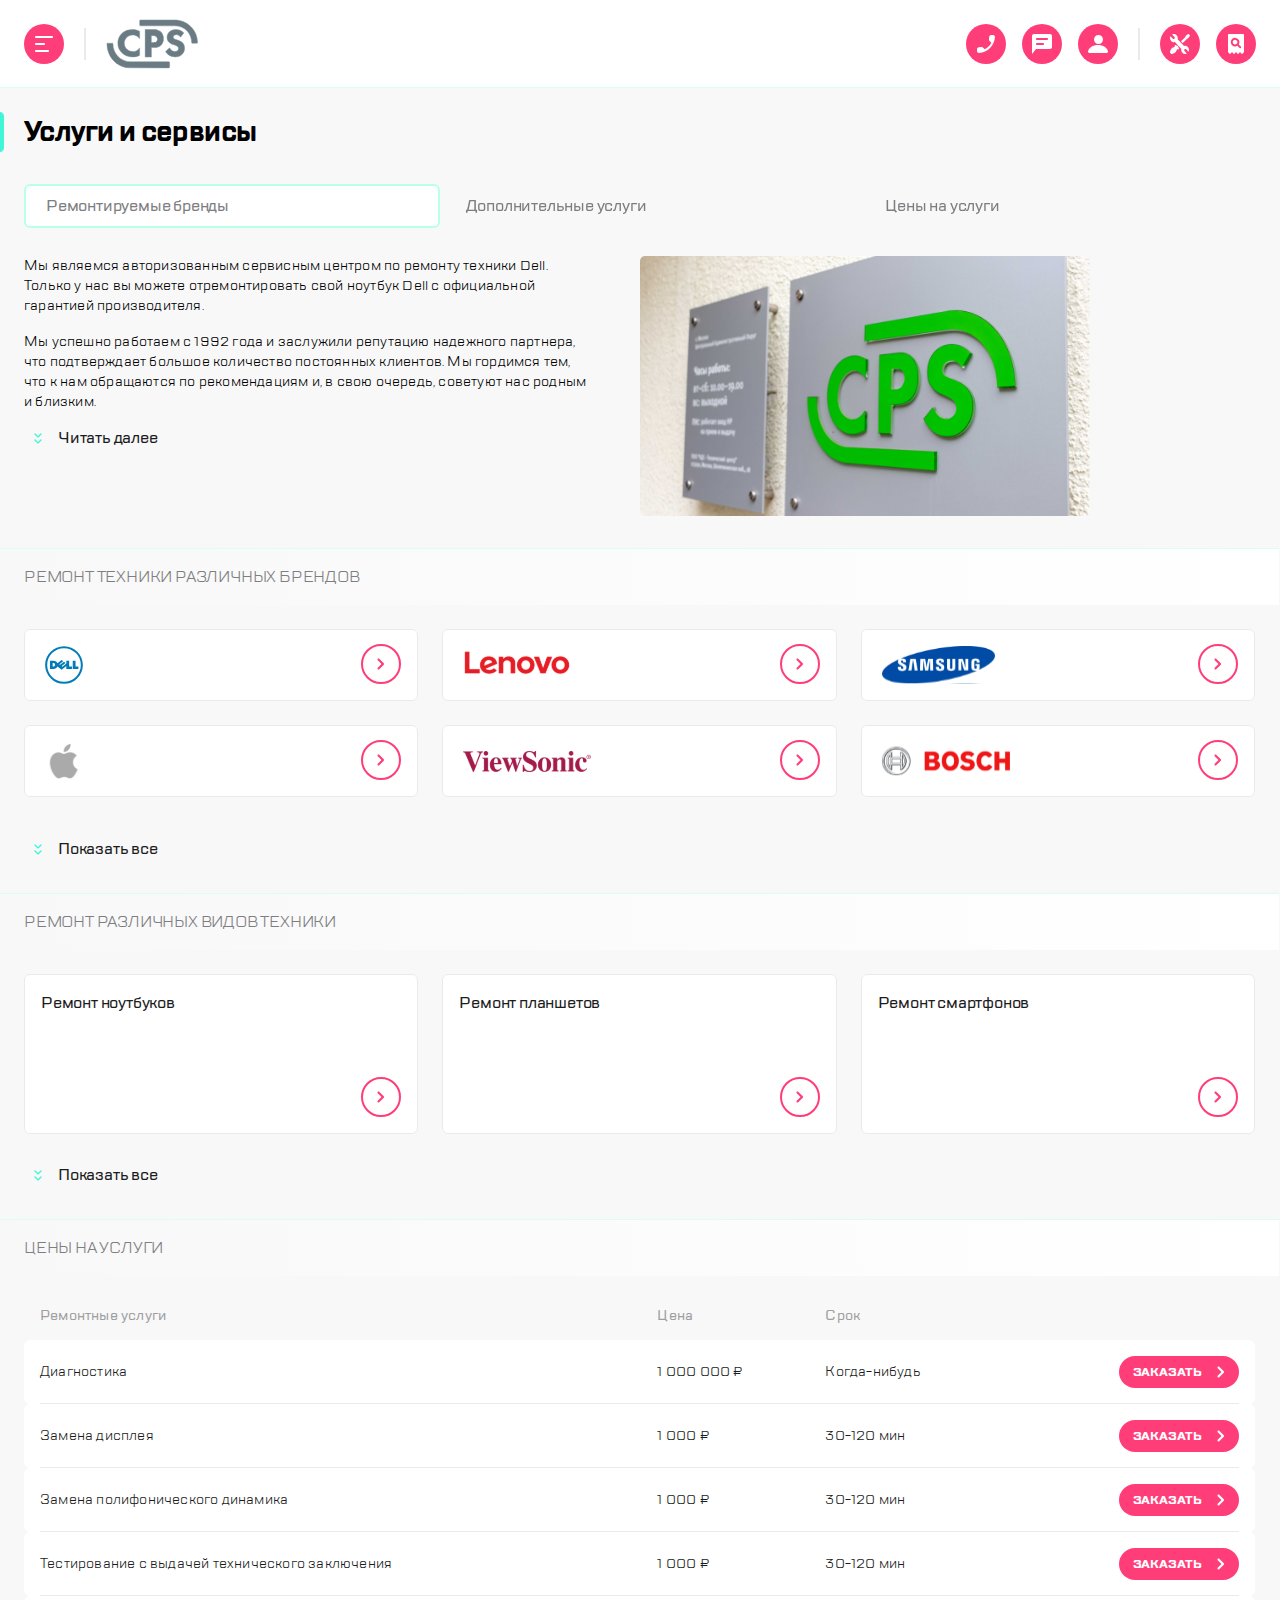
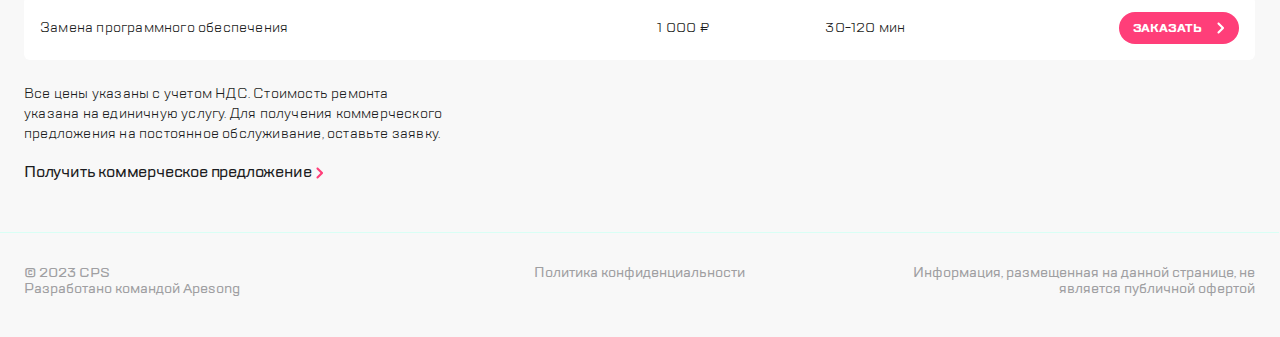
==== index.html @ f71c8985 "Updates" ====
<!DOCTYPE html>
<html lang="en">
  <head>
    <meta charset="UTF-8">
    <meta name="viewport" content="width=device-width,user-scalable=no,initial-scale=1,maximum-scale=1,minimum-scale=1">
    <meta http-equiv="X-UA-Compatible" content="ie=edge">
    <link rel="shortcut icon" href="./img/CPS.svg" type="image/x-icon">
    <title>Block 1.6</title>
  <link href="style.css" rel="stylesheet"></head>
  <body><div class="container">
      <input type="checkbox" name="burger" id="burger-button" style="display: none">
      <aside class="side-bar"><div class="side-bar__wrapper">
          <div class="side-bar__header">
            <label for="burger-button" class="section__button side-bar__action side-bar__action--burger"><img class="section__img" src="../src/img/actions-icon/burger_close.svg" alt="burger-close"></label>
            <a href="#" class="side-bar__logo"><img src="./img/CPS.svg" alt="cps-logo" class="section__img"></a>
            <a href="#" class="section__button side-bar__action side-bar__action--search"><img src="./img/actions-icon/search.svg" alt="search-icon" class="section__img"></a>
          </div>
          <div class="side-bar__content">
            <div class="side-bar__menu">
              <div class="side-bar__item"><a href="#" class="side-bar__link">Ремонт техники</a></div>
              <div class="side-bar__item"><a href="#" class="side-bar__link side-bar__link--active">Услуги и сервисы</a></div>
              <div class="side-bar__item"><a href="#" class="side-bar__link">Корпоративным клиентам</a></div>
              <div class="side-bar__item"><a href="#" class="side-bar__link">Продавцам техники</a></div>
              <div class="side-bar__item"><a href="#" class="side-bar__link">Партнерам</a></div>
              <div class="side-bar__item"><a href="#" class="side-bar__link">Производителям</a></div>
              <div class="side-bar__item"><a href="#" class="side-bar__link">Наши сервисные центры</a></div>
              <div class="side-bar__item"><a href="#" class="side-bar__link">Контакты</a></div></div><div class="side-bar__info-wrapper"><div class="side-bar__action-wrapper">
                <label for="modal-callback-open" class="section__button side-bar__action"><img src="./img/actions-icon/chat copy.svg" alt="ring-icon" class="section__img"></label>
                <label for="modal-feedback-open" class="section__button side-bar__action"><img src="./img/actions-icon/chat.svg" alt="chat-icon" class="section__img"></label>
                <label for="" class="section__button side-bar__action"><img src="./img/actions-icon/profile.svg" alt="profile-icon" class="section__img"></label>
              </div>
              <p class="side-bar__info side-bar__info--email">mail@cps.com</p>
              <p class="side-bar__info side-bar__info--phone">8 800 890 8900</p>
              <div class="side-bar__language-wrapper"><a href="#" class="side-bar__language side-bar__language--active section__link">RU</a><a href="#" class="side-bar__language section__link">EN</a><a href="#" class="side-bar__language section__link">CH</a></div></div>
          </div></div><label for="burger-button" class="side-bar__close-area"></label>
      </aside>

      <div class="content">
        <header class="header">
          <div class="header__wrapper">
            <div class="header__wrapper--left">
              <label for="burger-button" class="section__button header__action"><img src="../src/img/actions-icon/burger.svg" alt="burger-open" class="section__img"></label>
              <div class="header__border header__border--left"></div>
              <a href="#" class="header__logo"><img src="./img/CPS.svg" alt="cps-logo" class="section__img"></a></div>

            <div class="header__wrapper--right">
              <div class="header__action-wrapper header__action-wrapper--add">
                <label for="modal-callback-open" class="section__button header__action"><img src="./img/actions-icon/chat copy.svg" alt="ring-icon" class="section__img"></label>
                <label for="modal-feedback-open" class="section__button header__action"><img src="./img/actions-icon/chat.svg" alt="chat-icon" class="section__img"></label>
                <label for="" class="section__button header__action"><img src="./img/actions-icon/profile.svg" alt="profile-icon" class="section__img"></label> </div><div class="header__border header__border--right"></div>
              <div class="header__action-wrapper header__action-wrapper--main">
                <a href="#" class="section__button header__action header__action--repair"><img src="./img/actions-icon/repair.svg" alt="" class="section__img"></a><a href="#" class="section__button header__action header__action--status"><img src="./img/actions-icon/checkstatus.svg" alt="" class="section__img"></a></div>
            </div>
          </div>
        </header>
        <main class="main"><section class="section service">
            <h1 class="service__title">Услуги и сервисы</h1>
            <div class="service__list section__list">
              <div class="service__swiper">
                <div class="swiper-wrapper">
                  <div class="swiper-slide"><div class="service__item"><a href="#brands" class="service__link">Ремонтируемые бренды
                      </a></div></div>
                  <div class="swiper-slide"><div class="service__item"><a href="#types" class="service__link">Дополнительные услуги
                      </a></div></div>
                  <div class="swiper-slide"><div class="service__item"><a href="#price" class="service__link">Цены на услуги
                      </a></div></div>
                  <div class="swiper-slide"><div class="service__item"><a href="#" class="service__link">Адреса сервисных центров
                      </a></div></div>
                  <div class="swiper-slide"><div class="service__item"><a href="#price" class="service__link">Специальные цены
                      </a></div></div>
                  <div class="swiper-slide"><div class="service__item"><a href="#" class="service__link">Отзывы </a></div></div>
                </div>
              </div>
            </div></section><section class="section about" id="about">
            <div class="about__wrapper"><div class="about__info">
                <input type="checkbox" name="about-read-more" id="about-read-more" style="display: none" class="section__checkbox">
                <div class="about__description section__checkbox-target">
                  <p class="about__text">Мы являемся авторизованным сервисным центром по ремонту
                    техники Dell. Только у нас вы можете отремонтировать свой
                    ноутбук Dell с официальной гарантией производителя.</p><p class="about__text">
                    Мы успешно работаем с 1992 года и заслужили репутацию
                    надежного партнера, что подтверждает большое количество
                    постоянных клиентов. Мы гордимся тем, что к нам обращаются
                    по рекомендациям и, в свою очередь, советуют нас родным и
                    близким.</p>
                  <p class="about__text">Наши сотрудники - это профессионалы своего дела. Они
                    обладают громадным практическим опытом, могут в считанные
                    минуты поставить точный диагноз и в кратчайшие сроки
                    устранить поломку.</p>
                  <p class="about__text">Мы используем новейшее оборудование, благодаря чему наши
                    мастера способны выполнять ремонты любого масштаба и
                    сложности.</p>
                </div>
                <label for="about-read-more" class="about__read-more section__read-more">
                  <span class="section__read-more-content"></span>
                  <svg class="section__img" xmlns="http://www.w3.org/2000/svg" width="8" height="11" viewBox="0 0 8 11" fill="none">
                    <path fill-rule="evenodd" clip-rule="evenodd" d="M6.50008 0.500076L4.00008 3.00008L1.50008 0.500076C1.22393 0.223933 0.776218 0.223933 0.500076 0.500076C0.223933 0.776218 0.223933 1.22393 0.500075 1.50008L3.29297 4.29297C3.68349 4.68349 4.31666 4.68349 4.70718 4.29297L7.50008 1.50008C7.77622 1.22393 7.77622 0.776218 7.50008 0.500076C7.22393 0.223933 6.77622 0.223933 6.50008 0.500076ZM6.50008 6.50008L4.00008 9.00008L1.50008 6.50008C1.22393 6.22393 0.776218 6.22393 0.500076 6.50008C0.223933 6.77622 0.223933 7.22393 0.500075 7.50008L3.29297 10.293C3.68349 10.6835 4.31666 10.6835 4.70718 10.293L7.50008 7.50008C7.77622 7.22393 7.77622 6.77622 7.50008 6.50008C7.22393 6.22393 6.77622 6.22393 6.50008 6.50008Z" fill="#41F6D7"/></svg></label></div>
              <div class="about__background"><img src="./img/bg.png" alt="about__img" class="section__img"></div></div>
          </section>
          <section class="section brands" id="brands"><h2 class="section__title brands__title">Ремонт техники различных брендов</h2>
            <input type="checkbox" class="section__checkbox" name="brands-read-more" style="display: none" id="brands-read-more">
            <div class="brands__list section__checkbox-target">
              <div class="brands__swiper">
                <div class="swiper-wrapper">
                  <div class="swiper-slide"><a href="" class="brands__item"><img src="./img/brands-logo/dell.svg" alt="lenovo-logo" class="section__img">
                      <div class="section__button section__button--go">
                        <svg class="section__img section__img--svg" xmlns="http://www.w3.org/2000/svg" width="8" height="12" viewBox="0 0 8 12" fill="none">
                          <path fill-rule="evenodd" clip-rule="evenodd" d="M4.5 6L0.707106 2.20711C0.316582 1.81658 0.316582 1.18342 0.707107 0.792893L0.792893 0.707107C1.18342 0.316583 1.81658 0.316583 2.20711 0.707107L6.79289 5.29289C7.18342 5.68342 7.18342 6.31658 6.79289 6.70711L2.20711 11.2929C1.81658 11.6834 1.18342 11.6834 0.792893 11.2929L0.707107 11.2071C0.316583 10.8166 0.316583 10.1834 0.707107 9.79289L4.5 6Z" fill="#FF3E79"/>
                        </svg> </div></a></div>
                  <div class="swiper-slide"><a href="" class="brands__item"><img src="./img/brands-logo/lenovo.svg" alt="lenovo-logo" class="section__img"><div class="section__button section__button--go">
                        <svg class="section__img section__img--svg" xmlns="http://www.w3.org/2000/svg" width="8" height="12" viewBox="0 0 8 12" fill="none">
                          <path fill-rule="evenodd" clip-rule="evenodd" d="M4.5 6L0.707106 2.20711C0.316582 1.81658 0.316582 1.18342 0.707107 0.792893L0.792893 0.707107C1.18342 0.316583 1.81658 0.316583 2.20711 0.707107L6.79289 5.29289C7.18342 5.68342 7.18342 6.31658 6.79289 6.70711L2.20711 11.2929C1.81658 11.6834 1.18342 11.6834 0.792893 11.2929L0.707107 11.2071C0.316583 10.8166 0.316583 10.1834 0.707107 9.79289L4.5 6Z" fill="#FF3E79"/>
                        </svg> </div></a></div>
                  <div class="swiper-slide"><a href="" class="brands__item"><img src="./img/brands-logo/samsung.svg" alt="samsung-logo" class="section__img"><div class="section__button section__button--go">
                        <svg class="section__img section__img--svg" xmlns="http://www.w3.org/2000/svg" width="8" height="12" viewBox="0 0 8 12" fill="none">
                          <path fill-rule="evenodd" clip-rule="evenodd" d="M4.5 6L0.707106 2.20711C0.316582 1.81658 0.316582 1.18342 0.707107 0.792893L0.792893 0.707107C1.18342 0.316583 1.81658 0.316583 2.20711 0.707107L6.79289 5.29289C7.18342 5.68342 7.18342 6.31658 6.79289 6.70711L2.20711 11.2929C1.81658 11.6834 1.18342 11.6834 0.792893 11.2929L0.707107 11.2071C0.316583 10.8166 0.316583 10.1834 0.707107 9.79289L4.5 6Z" fill="#FF3E79"/>
                        </svg> </div></a></div>
                  <div class="swiper-slide"><a href="" class="brands__item"><img src="./img/brands-logo/apple.svg" alt="apple-logo" class="section__img"><div class="section__button section__button--go">
                        <svg class="section__img section__img--svg" xmlns="http://www.w3.org/2000/svg" width="8" height="12" viewBox="0 0 8 12" fill="none">
                          <path fill-rule="evenodd" clip-rule="evenodd" d="M4.5 6L0.707106 2.20711C0.316582 1.81658 0.316582 1.18342 0.707107 0.792893L0.792893 0.707107C1.18342 0.316583 1.81658 0.316583 2.20711 0.707107L6.79289 5.29289C7.18342 5.68342 7.18342 6.31658 6.79289 6.70711L2.20711 11.2929C1.81658 11.6834 1.18342 11.6834 0.792893 11.2929L0.707107 11.2071C0.316583 10.8166 0.316583 10.1834 0.707107 9.79289L4.5 6Z" fill="#FF3E79"/>
                        </svg> </div></a></div>
                  <div class="swiper-slide"><a href="" class="brands__item"><img src="./img/brands-logo/vs.svg" alt="viewsonic-logo" class="section__img"><div class="section__button section__button--go">
                        <svg class="section__img section__img--svg" xmlns="http://www.w3.org/2000/svg" width="8" height="12" viewBox="0 0 8 12" fill="none">
                          <path fill-rule="evenodd" clip-rule="evenodd" d="M4.5 6L0.707106 2.20711C0.316582 1.81658 0.316582 1.18342 0.707107 0.792893L0.792893 0.707107C1.18342 0.316583 1.81658 0.316583 2.20711 0.707107L6.79289 5.29289C7.18342 5.68342 7.18342 6.31658 6.79289 6.70711L2.20711 11.2929C1.81658 11.6834 1.18342 11.6834 0.792893 11.2929L0.707107 11.2071C0.316583 10.8166 0.316583 10.1834 0.707107 9.79289L4.5 6Z" fill="#FF3E79"/>
                        </svg> </div></a></div>
                  <div class="swiper-slide"><a href="" class="brands__item"><img src="./img/brands-logo/bosch.svg" alt="bosch-logo" class="section__img"><div class="section__button section__button--go">
                        <svg class="section__img section__img--svg" xmlns="http://www.w3.org/2000/svg" width="8" height="12" viewBox="0 0 8 12" fill="none">
                          <path fill-rule="evenodd" clip-rule="evenodd" d="M4.5 6L0.707106 2.20711C0.316582 1.81658 0.316582 1.18342 0.707107 0.792893L0.792893 0.707107C1.18342 0.316583 1.81658 0.316583 2.20711 0.707107L6.79289 5.29289C7.18342 5.68342 7.18342 6.31658 6.79289 6.70711L2.20711 11.2929C1.81658 11.6834 1.18342 11.6834 0.792893 11.2929L0.707107 11.2071C0.316583 10.8166 0.316583 10.1834 0.707107 9.79289L4.5 6Z" fill="#FF3E79"/>
                        </svg> </div></a></div>
                  <div class="swiper-slide"><a href="" class="brands__item"><img src="./img/brands-logo/hp.svg" alt="hp-logo" class="section__img"><div class="section__button section__button--go">
                        <svg class="section__img section__img--svg" xmlns="http://www.w3.org/2000/svg" width="8" height="12" viewBox="0 0 8 12" fill="none">
                          <path fill-rule="evenodd" clip-rule="evenodd" d="M4.5 6L0.707106 2.20711C0.316582 1.81658 0.316582 1.18342 0.707107 0.792893L0.792893 0.707107C1.18342 0.316583 1.81658 0.316583 2.20711 0.707107L6.79289 5.29289C7.18342 5.68342 7.18342 6.31658 6.79289 6.70711L2.20711 11.2929C1.81658 11.6834 1.18342 11.6834 0.792893 11.2929L0.707107 11.2071C0.316583 10.8166 0.316583 10.1834 0.707107 9.79289L4.5 6Z" fill="#FF3E79"/>
                        </svg> </div></a></div>
                  <div class="swiper-slide"><a href="" class="brands__item"><img src="./img/brands-logo/acer.svg" alt="acer-logo" class="section__img"><div class="section__button section__button--go">
                        <svg class="section__img section__img--svg" xmlns="http://www.w3.org/2000/svg" width="8" height="12" viewBox="0 0 8 12" fill="none">
                          <path fill-rule="evenodd" clip-rule="evenodd" d="M4.5 6L0.707106 2.20711C0.316582 1.81658 0.316582 1.18342 0.707107 0.792893L0.792893 0.707107C1.18342 0.316583 1.81658 0.316583 2.20711 0.707107L6.79289 5.29289C7.18342 5.68342 7.18342 6.31658 6.79289 6.70711L2.20711 11.2929C1.81658 11.6834 1.18342 11.6834 0.792893 11.2929L0.707107 11.2071C0.316583 10.8166 0.316583 10.1834 0.707107 9.79289L4.5 6Z" fill="#FF3E79"/>
                        </svg> </div></a></div>
                  <div class="swiper-slide"><a href="" class="brands__item"><img src="./img/brands-logo/sony.svg" alt="sony-logo" class="section__img"><div class="section__button section__button--go">
                        <svg class="section__img section__img--svg" xmlns="http://www.w3.org/2000/svg" width="8" height="12" viewBox="0 0 8 12" fill="none">
                          <path fill-rule="evenodd" clip-rule="evenodd" d="M4.5 6L0.707106 2.20711C0.316582 1.81658 0.316582 1.18342 0.707107 0.792893L0.792893 0.707107C1.18342 0.316583 1.81658 0.316583 2.20711 0.707107L6.79289 5.29289C7.18342 5.68342 7.18342 6.31658 6.79289 6.70711L2.20711 11.2929C1.81658 11.6834 1.18342 11.6834 0.792893 11.2929L0.707107 11.2071C0.316583 10.8166 0.316583 10.1834 0.707107 9.79289L4.5 6Z" fill="#FF3E79"/>
                        </svg> </div></a></div></div>
                <div class="swiper-pagination"></div>
              </div>
            </div>
            <label for="brands-read-more" class="brands__read-more section__read-more"><span class="section__read-more-content"></span>
              <svg class="section__img" xmlns="http://www.w3.org/2000/svg" width="8" height="11" viewBox="0 0 8 11" fill="none">
                <path fill-rule="evenodd" clip-rule="evenodd" d="M6.50008 0.500076L4.00008 3.00008L1.50008 0.500076C1.22393 0.223933 0.776218 0.223933 0.500076 0.500076C0.223933 0.776218 0.223933 1.22393 0.500075 1.50008L3.29297 4.29297C3.68349 4.68349 4.31666 4.68349 4.70718 4.29297L7.50008 1.50008C7.77622 1.22393 7.77622 0.776218 7.50008 0.500076C7.22393 0.223933 6.77622 0.223933 6.50008 0.500076ZM6.50008 6.50008L4.00008 9.00008L1.50008 6.50008C1.22393 6.22393 0.776218 6.22393 0.500076 6.50008C0.223933 6.77622 0.223933 7.22393 0.500075 7.50008L3.29297 10.293C3.68349 10.6835 4.31666 10.6835 4.70718 10.293L7.50008 7.50008C7.77622 7.22393 7.77622 6.77622 7.50008 6.50008C7.22393 6.22393 6.77622 6.22393 6.50008 6.50008Z" fill="#41F6D7"/>
              </svg>
            </label>
          </section>
          <section class="section types" id="types">
            <h2 class="section__title types__title">Ремонт различных видов техники</h2>
            <input type="checkbox" class="section__checkbox" name="types-read-more" style="display: none" id="types-read-more">
            <div class="types__list section__checkbox-target"><div class="types__swiper">
                <div class="swiper-wrapper">
                  <div class="swiper-slide">
                    <a href="" class="types__item">Ремонт ноутбуков
                      <div class="section__button section__button--go">
                        <svg class="section__img section__img--svg" xmlns="http://www.w3.org/2000/svg" width="8" height="12" viewBox="0 0 8 12" fill="none">
                          <path fill-rule="evenodd" clip-rule="evenodd" d="M4.5 6L0.707106 2.20711C0.316582 1.81658 0.316582 1.18342 0.707107 0.792893L0.792893 0.707107C1.18342 0.316583 1.81658 0.316583 2.20711 0.707107L6.79289 5.29289C7.18342 5.68342 7.18342 6.31658 6.79289 6.70711L2.20711 11.2929C1.81658 11.6834 1.18342 11.6834 0.792893 11.2929L0.707107 11.2071C0.316583 10.8166 0.316583 10.1834 0.707107 9.79289L4.5 6Z" fill="#FF3E79"/>
                        </svg>
                      </div> </a></div>
                  <div class="swiper-slide">
                    <a href="" class="types__item">Ремонт планшетов
                      <div class="section__button section__button--go">
                        <svg class="section__img section__img--svg" xmlns="http://www.w3.org/2000/svg" width="8" height="12" viewBox="0 0 8 12" fill="none">
                          <path fill-rule="evenodd" clip-rule="evenodd" d="M4.5 6L0.707106 2.20711C0.316582 1.81658 0.316582 1.18342 0.707107 0.792893L0.792893 0.707107C1.18342 0.316583 1.81658 0.316583 2.20711 0.707107L6.79289 5.29289C7.18342 5.68342 7.18342 6.31658 6.79289 6.70711L2.20711 11.2929C1.81658 11.6834 1.18342 11.6834 0.792893 11.2929L0.707107 11.2071C0.316583 10.8166 0.316583 10.1834 0.707107 9.79289L4.5 6Z" fill="#FF3E79"/>
                        </svg>
                      </div> </a></div>
                  <div class="swiper-slide"><a href="" class="types__item">Ремонт смартфонов
                      <div class="section__button section__button--go">
                        <svg class="section__img section__img--svg" xmlns="http://www.w3.org/2000/svg" width="8" height="12" viewBox="0 0 8 12" fill="none">
                          <path fill-rule="evenodd" clip-rule="evenodd" d="M4.5 6L0.707106 2.20711C0.316582 1.81658 0.316582 1.18342 0.707107 0.792893L0.792893 0.707107C1.18342 0.316583 1.81658 0.316583 2.20711 0.707107L6.79289 5.29289C7.18342 5.68342 7.18342 6.31658 6.79289 6.70711L2.20711 11.2929C1.81658 11.6834 1.18342 11.6834 0.792893 11.2929L0.707107 11.2071C0.316583 10.8166 0.316583 10.1834 0.707107 9.79289L4.5 6Z" fill="#FF3E79"/>
                        </svg>
                      </div>
                    </a>
                  </div>
                  <div class="swiper-slide"><a href="" class="types__item">Ремонт телевизоров
                      <div class="section__button section__button--go">
                        <svg class="section__img section__img--svg" xmlns="http://www.w3.org/2000/svg" width="8" height="12" viewBox="0 0 8 12" fill="none">
                          <path fill-rule="evenodd" clip-rule="evenodd" d="M4.5 6L0.707106 2.20711C0.316582 1.81658 0.316582 1.18342 0.707107 0.792893L0.792893 0.707107C1.18342 0.316583 1.81658 0.316583 2.20711 0.707107L6.79289 5.29289C7.18342 5.68342 7.18342 6.31658 6.79289 6.70711L2.20711 11.2929C1.81658 11.6834 1.18342 11.6834 0.792893 11.2929L0.707107 11.2071C0.316583 10.8166 0.316583 10.1834 0.707107 9.79289L4.5 6Z" fill="#FF3E79"/>
                        </svg>
                      </div>
                    </a>
                  </div>
                  <div class="swiper-slide"><a href="" class="types__item">Ремонт мониторов
                      <div class="section__button section__button--go">
                        <svg class="section__img section__img--svg" xmlns="http://www.w3.org/2000/svg" width="8" height="12" viewBox="0 0 8 12" fill="none">
                          <path fill-rule="evenodd" clip-rule="evenodd" d="M4.5 6L0.707106 2.20711C0.316582 1.81658 0.316582 1.18342 0.707107 0.792893L0.792893 0.707107C1.18342 0.316583 1.81658 0.316583 2.20711 0.707107L6.79289 5.29289C7.18342 5.68342 7.18342 6.31658 6.79289 6.70711L2.20711 11.2929C1.81658 11.6834 1.18342 11.6834 0.792893 11.2929L0.707107 11.2071C0.316583 10.8166 0.316583 10.1834 0.707107 9.79289L4.5 6Z" fill="#FF3E79"/>
                        </svg>
                      </div>
                    </a>
                  </div>
                  <div class="swiper-slide"><a href="" class="types__item">Ремонт приставок
                      <div class="section__button section__button--go">
                        <svg class="section__img section__img--svg" xmlns="http://www.w3.org/2000/svg" width="8" height="12" viewBox="0 0 8 12" fill="none">
                          <path fill-rule="evenodd" clip-rule="evenodd" d="M4.5 6L0.707106 2.20711C0.316582 1.81658 0.316582 1.18342 0.707107 0.792893L0.792893 0.707107C1.18342 0.316583 1.81658 0.316583 2.20711 0.707107L6.79289 5.29289C7.18342 5.68342 7.18342 6.31658 6.79289 6.70711L2.20711 11.2929C1.81658 11.6834 1.18342 11.6834 0.792893 11.2929L0.707107 11.2071C0.316583 10.8166 0.316583 10.1834 0.707107 9.79289L4.5 6Z" fill="#FF3E79"/>
                        </svg>
                      </div>
                    </a>
                  </div>
                  <div class="swiper-slide"><a href="" class="types__item">Ремонт ПК
                      <div class="section__button section__button--go">
                        <svg class="section__img section__img--svg" xmlns="http://www.w3.org/2000/svg" width="8" height="12" viewBox="0 0 8 12" fill="none">
                          <path fill-rule="evenodd" clip-rule="evenodd" d="M4.5 6L0.707106 2.20711C0.316582 1.81658 0.316582 1.18342 0.707107 0.792893L0.792893 0.707107C1.18342 0.316583 1.81658 0.316583 2.20711 0.707107L6.79289 5.29289C7.18342 5.68342 7.18342 6.31658 6.79289 6.70711L2.20711 11.2929C1.81658 11.6834 1.18342 11.6834 0.792893 11.2929L0.707107 11.2071C0.316583 10.8166 0.316583 10.1834 0.707107 9.79289L4.5 6Z" fill="#FF3E79"/>
                        </svg>
                      </div>
                    </a>
                  </div>
                  <div class="swiper-slide"><a href="" class="types__item">Ремонт материнских плат
                      <div class="section__button section__button--go">
                        <svg class="section__img section__img--svg" xmlns="http://www.w3.org/2000/svg" width="8" height="12" viewBox="0 0 8 12" fill="none">
                          <path fill-rule="evenodd" clip-rule="evenodd" d="M4.5 6L0.707106 2.20711C0.316582 1.81658 0.316582 1.18342 0.707107 0.792893L0.792893 0.707107C1.18342 0.316583 1.81658 0.316583 2.20711 0.707107L6.79289 5.29289C7.18342 5.68342 7.18342 6.31658 6.79289 6.70711L2.20711 11.2929C1.81658 11.6834 1.18342 11.6834 0.792893 11.2929L0.707107 11.2071C0.316583 10.8166 0.316583 10.1834 0.707107 9.79289L4.5 6Z" fill="#FF3E79"/>
                        </svg>
                      </div>
                    </a>
                  </div>
                  <div class="swiper-slide"><a href="" class="types__item">Ремонт видеокарт
                      <div class="section__button section__button--go">
                        <svg class="section__img section__img--svg" xmlns="http://www.w3.org/2000/svg" width="8" height="12" viewBox="0 0 8 12" fill="none">
                          <path fill-rule="evenodd" clip-rule="evenodd" d="M4.5 6L0.707106 2.20711C0.316582 1.81658 0.316582 1.18342 0.707107 0.792893L0.792893 0.707107C1.18342 0.316583 1.81658 0.316583 2.20711 0.707107L6.79289 5.29289C7.18342 5.68342 7.18342 6.31658 6.79289 6.70711L2.20711 11.2929C1.81658 11.6834 1.18342 11.6834 0.792893 11.2929L0.707107 11.2071C0.316583 10.8166 0.316583 10.1834 0.707107 9.79289L4.5 6Z" fill="#FF3E79"/>
                        </svg>
                      </div> </a></div></div>
                <div class="swiper-pagination"></div>
              </div>
            </div>
            <label for="types-read-more" class="types__read-more section__read-more">
              <span class="section__read-more-content"></span>
              <svg class="section__img" xmlns="http://www.w3.org/2000/svg" width="8" height="11" viewBox="0 0 8 11" fill="none">
                <path fill-rule="evenodd" clip-rule="evenodd" d="M6.50008 0.500076L4.00008 3.00008L1.50008 0.500076C1.22393 0.223933 0.776218 0.223933 0.500076 0.500076C0.223933 0.776218 0.223933 1.22393 0.500075 1.50008L3.29297 4.29297C3.68349 4.68349 4.31666 4.68349 4.70718 4.29297L7.50008 1.50008C7.77622 1.22393 7.77622 0.776218 7.50008 0.500076C7.22393 0.223933 6.77622 0.223933 6.50008 0.500076ZM6.50008 6.50008L4.00008 9.00008L1.50008 6.50008C1.22393 6.22393 0.776218 6.22393 0.500076 6.50008C0.223933 6.77622 0.223933 7.22393 0.500075 7.50008L3.29297 10.293C3.68349 10.6835 4.31666 10.6835 4.70718 10.293L7.50008 7.50008C7.77622 7.22393 7.77622 6.77622 7.50008 6.50008C7.22393 6.22393 6.77622 6.22393 6.50008 6.50008Z" fill="#41F6D7"/>
              </svg>
            </label>
          </section>
          <section class="section price" id="price"><h2 class="section__title price__title">цены на услуги</h2>
            <div class="price__table">
              <div class="price__row price__row--header">
                <div class="price__col price__col--serv">Ремонтные услуги</div>
                <div class="price__col price__col--cost">Цена</div>
                <div class="price__col price__col--time">Срок</div>
                <div class="price__col"></div>
              </div>
              <div class="price__swiper">
                <div class="swiper-wrapper">
                  <div class="swiper-slide">
                    <div class="price__row">
                      <div class="price__col price__col--serv">Диагностика</div>
                      <div class="price__col price__col--cost">1 000 000 ₽</div>
                      <div class="price__col price__col--time">Когда-нибудь</div>
                      <a href="#" class="section__button section__button--order price__order">
                        <span>Заказать</span>
                        <svg class="section__img section__img--svg" xmlns="http://www.w3.org/2000/svg" width="8" height="12" viewBox="0 0 8 12" fill="none">
                          <path fill-rule="evenodd" clip-rule="evenodd" d="M4.5 6L0.707106 2.20711C0.316582 1.81658 0.316582 1.18342 0.707107 0.792893L0.792893 0.707107C1.18342 0.316583 1.81658 0.316583 2.20711 0.707107L6.79289 5.29289C7.18342 5.68342 7.18342 6.31658 6.79289 6.70711L2.20711 11.2929C1.81658 11.6834 1.18342 11.6834 0.792893 11.2929L0.707107 11.2071C0.316583 10.8166 0.316583 10.1834 0.707107 9.79289L4.5 6Z" fill="#FF3E79"/>
                        </svg>
                      </a> </div></div>
                  <div class="swiper-slide"><div class="price__row">
                      <div class="price__col price__col--serv">Замена дисплея</div>
                      <div class="price__col price__col--cost">1 000 ₽</div>
                      <div class="price__col price__col--time">30-120 мин</div>

                      <a href="#" class="section__button section__button--order price__order">
                        <span>Заказать</span>
                        <svg class="section__img section__img--svg" xmlns="http://www.w3.org/2000/svg" width="8" height="12" viewBox="0 0 8 12" fill="none">
                          <path fill-rule="evenodd" clip-rule="evenodd" d="M4.5 6L0.707106 2.20711C0.316582 1.81658 0.316582 1.18342 0.707107 0.792893L0.792893 0.707107C1.18342 0.316583 1.81658 0.316583 2.20711 0.707107L6.79289 5.29289C7.18342 5.68342 7.18342 6.31658 6.79289 6.70711L2.20711 11.2929C1.81658 11.6834 1.18342 11.6834 0.792893 11.2929L0.707107 11.2071C0.316583 10.8166 0.316583 10.1834 0.707107 9.79289L4.5 6Z" fill="#FF3E79"/>
                        </svg>
                      </a> </div></div>
                  <div class="swiper-slide">
                    <div class="price__row">
                      <div class="price__col price__col--serv">Замена полифонического динамика</div>
                      <div class="price__col price__col--cost">1 000 ₽</div>
                      <div class="price__col price__col--time">30-120 мин</div>
                      <a href="#" class="section__button section__button--order price__order">
                        <span>Заказать</span>
                        <svg class="section__img section__img--svg" xmlns="http://www.w3.org/2000/svg" width="8" height="12" viewBox="0 0 8 12" fill="none">
                          <path fill-rule="evenodd" clip-rule="evenodd" d="M4.5 6L0.707106 2.20711C0.316582 1.81658 0.316582 1.18342 0.707107 0.792893L0.792893 0.707107C1.18342 0.316583 1.81658 0.316583 2.20711 0.707107L6.79289 5.29289C7.18342 5.68342 7.18342 6.31658 6.79289 6.70711L2.20711 11.2929C1.81658 11.6834 1.18342 11.6834 0.792893 11.2929L0.707107 11.2071C0.316583 10.8166 0.316583 10.1834 0.707107 9.79289L4.5 6Z" fill="#FF3E79"/>
                        </svg> </a></div></div>
                  <div class="swiper-slide"><div class="price__row">
                      <div class="price__col price__col--serv">Тестирование с выдачей технического заключения</div>
                      <div class="price__col price__col--cost">1 000 ₽</div>
                      <div class="price__col price__col--time">30-120 мин</div>
                      <a href="#" class="section__button section__button--order price__order">
                        <span>Заказать</span>
                        <svg class="section__img section__img--svg" xmlns="http://www.w3.org/2000/svg" width="8" height="12" viewBox="0 0 8 12" fill="none">
                          <path fill-rule="evenodd" clip-rule="evenodd" d="M4.5 6L0.707106 2.20711C0.316582 1.81658 0.316582 1.18342 0.707107 0.792893L0.792893 0.707107C1.18342 0.316583 1.81658 0.316583 2.20711 0.707107L6.79289 5.29289C7.18342 5.68342 7.18342 6.31658 6.79289 6.70711L2.20711 11.2929C1.81658 11.6834 1.18342 11.6834 0.792893 11.2929L0.707107 11.2071C0.316583 10.8166 0.316583 10.1834 0.707107 9.79289L4.5 6Z" fill="#FF3E79"/>
                        </svg> </a></div>
                  </div>
                  <div class="swiper-slide">
                    <div class="price__row">
                      <div class="price__col price__col--serv">Замена программного обеспечения</div>
                      <div class="price__col price__col--cost">1 000 ₽</div>
                      <div class="price__col price__col--time">30-120 мин</div>
                      <a href="#" class="section__button section__button--order price__order">
                        <span>Заказать</span>
                        <svg class="section__img section__img--svg" xmlns="http://www.w3.org/2000/svg" width="8" height="12" viewBox="0 0 8 12" fill="none">
                          <path fill-rule="evenodd" clip-rule="evenodd" d="M4.5 6L0.707106 2.20711C0.316582 1.81658 0.316582 1.18342 0.707107 0.792893L0.792893 0.707107C1.18342 0.316583 1.81658 0.316583 2.20711 0.707107L6.79289 5.29289C7.18342 5.68342 7.18342 6.31658 6.79289 6.70711L2.20711 11.2929C1.81658 11.6834 1.18342 11.6834 0.792893 11.2929L0.707107 11.2071C0.316583 10.8166 0.316583 10.1834 0.707107 9.79289L4.5 6Z" fill="#FF3E79"/>
                        </svg> </a></div>
                  </div>
                </div>
                <div class="swiper-pagination"></div>
              </div> </div><div class="price__description">
              <p class="price__text">Все цены указаны с учетом НДС. Стоимость ремонта указана на
                единичную услугу. Для получения коммерческого предложения на
                постоянное обслуживание, оставьте заявку.</p></div>
            <a href="#" class="price__offer section__link">Получить коммерческое предложение</a></section></main><footer class="footer"><ul class="footer__list"><li class="footer__item footer__item--left">© 2023 CPS <br>
              Разработано командой Apesong
            </li>
            <li class="footer__item footer__item--mid"><a href="" class="section__link">
                Политика конфиденциальности</a></li>
            <li class="footer__item footer__item--right">Информация, размещенная на данной странице, не является публичной
              офертой</li></ul></footer></div><input type="checkbox" name="modal-feedback-open" id="modal-feedback-open">
      <div class="modal modal--feedback">
        <div class="modal__wrapper">
          <label for="modal-feedback-open" class="modal__button section__button"><img src="./img/actions-icon/burger_close.svg" alt="" class="section__img"></label>
          <h3 class="modal__title">Обратная связь</h3>
          <form action="" class="modal__form">
            <div class="modal__sign-up"><input type="text" placeholder="Имя" class="modal__input" required>
              <input type="number" placeholder="Телефон" class="modal__input" required>
              <input type="email" placeholder="Электронная почта" class="modal__input" required>
              <textarea name="modal-textarea" class="modal__input modal__input--textarea" placeholder="Сообщение" id="" cols="30" rows="10"></textarea>
            </div>
            <p class="modal__description">Нажимая “отправить”, вы даете согласие на
              <a href="" class="modal__link section__link section__link--modal">обработку персональных данных</a>
              и соглашаетесь с нашей
              <a href="" class="modal__link section__link section__link--modal">политикой конфиденциальности</a></p>
            <button type="submit" class="section__button section__button--submit modal__submit"><span>Отправить</span>
              <svg class="section__img section__img--svg" xmlns="http://www.w3.org/2000/svg" width="8" height="12" viewBox="0 0 8 12" fill="none">
                <path fill-rule="evenodd" clip-rule="evenodd" d="M4.5 6L0.707106 2.20711C0.316582 1.81658 0.316582 1.18342 0.707107 0.792893L0.792893 0.707107C1.18342 0.316583 1.81658 0.316583 2.20711 0.707107L6.79289 5.29289C7.18342 5.68342 7.18342 6.31658 6.79289 6.70711L2.20711 11.2929C1.81658 11.6834 1.18342 11.6834 0.792893 11.2929L0.707107 11.2071C0.316583 10.8166 0.316583 10.1834 0.707107 9.79289L4.5 6Z" fill="#FF3E79"/>
              </svg>
            </button>
          </form>
        </div>
        <div class="modal__close-area"><label for="modal-feedback-open"></label></div>
      </div>
      <input type="checkbox" name="modal-callback-open" id="modal-callback-open">
      <div class="modal modal--callback">
        <div class="modal__wrapper">
          <label for="modal-callback-open" class="modal__button section__button"><img src="./img/actions-icon/burger_close.svg" alt="" class="section__img section__img"></label>
          <h3 class="modal__title">Заказать звонок</h3>
          <form action="" class="modal__form">
            <div class="modal__sign-up">
              <input type="number" placeholder="Телефон" class="modal__input" required>
            </div>
            <p class="modal__description">Нажимая “отправить”, вы даете согласие на
              <a href="" class="modal__link section__link section__link--modal">обработку персональных данных</a>
              и соглашаетесь с нашей
              <a href="" class="modal__link section__link section__link--modal">политикой конфиденциальности</a></p>
            <button type="submit" class="section__button section__button--submit modal__submit"><span>Отправить</span>
              <svg class="section__img section__img--svg" xmlns="http://www.w3.org/2000/svg" width="8" height="12" viewBox="0 0 8 12" fill="none">
                <path fill-rule="evenodd" clip-rule="evenodd" d="M4.5 6L0.707106 2.20711C0.316582 1.81658 0.316582 1.18342 0.707107 0.792893L0.792893 0.707107C1.18342 0.316583 1.81658 0.316583 2.20711 0.707107L6.79289 5.29289C7.18342 5.68342 7.18342 6.31658 6.79289 6.70711L2.20711 11.2929C1.81658 11.6834 1.18342 11.6834 0.792893 11.2929L0.707107 11.2071C0.316583 10.8166 0.316583 10.1834 0.707107 9.79289L4.5 6Z" fill="#FF3E79"/>
              </svg>
            </button>
          </form>
        </div>
        <div class="modal__close-area"><label for="modal-callback-open"></label></div> </div></div>
  <script type="text/javascript" src="./js/bundle.js"></script></body>
</html>
---- style.css ----
/**
 * Swiper 10.0.4
 * Most modern mobile touch slider and framework with hardware accelerated transitions
 * https://swiperjs.com
 *
 * Copyright 2014-2023 Vladimir Kharlampidi
 *
 * Released under the MIT License
 *
 * Released on: July 8, 2023
 */

@font-face{font-family:swiper-icons;src:url('data:application/font-woff;charset=utf-8;base64, [base64]//wADZ2x5ZgAAAywAAADMAAAD2MHtryVoZWFkAAABbAAAADAAAAA2E2+eoWhoZWEAAAGcAAAAHwAAACQC9gDzaG10eAAAAigAAAAZAAAArgJkABFsb2NhAAAC0AAAAFoAAABaFQAUGG1heHAAAAG8AAAAHwAAACAAcABAbmFtZQAAA/gAAAE5AAACXvFdBwlwb3N0AAAFNAAAAGIAAACE5s74hXjaY2BkYGAAYpf5Hu/j+W2+MnAzMYDAzaX6QjD6/4//Bxj5GA8AuRwMYGkAPywL13jaY2BkYGA88P8Agx4j+/8fQDYfA1AEBWgDAIB2BOoAeNpjYGRgYNBh4GdgYgABEMnIABJzYNADCQAACWgAsQB42mNgYfzCOIGBlYGB0YcxjYGBwR1Kf2WQZGhhYGBiYGVmgAFGBiQQkOaawtDAoMBQxXjg/wEGPcYDDA4wNUA2CCgwsAAAO4EL6gAAeNpj2M0gyAACqxgGNWBkZ2D4/wMA+xkDdgAAAHjaY2BgYGaAYBkGRgYQiAHyGMF8FgYHIM3DwMHABGQrMOgyWDLEM1T9/w8UBfEMgLzE////P/5//f/V/xv+r4eaAAeMbAxwIUYmIMHEgKYAYjUcsDAwsLKxc3BycfPw8jEQA/[base64]/uznmfPFBNODM2K7MTQ45YEAZqGP81AmGGcF3iPqOop0r1SPTaTbVkfUe4HXj97wYE+yNwWYxwWu4v1ugWHgo3S1XdZEVqWM7ET0cfnLGxWfkgR42o2PvWrDMBSFj/IHLaF0zKjRgdiVMwScNRAoWUoH78Y2icB/yIY09An6AH2Bdu/UB+yxopYshQiEvnvu0dURgDt8QeC8PDw7Fpji3fEA4z/PEJ6YOB5hKh4dj3EvXhxPqH/SKUY3rJ7srZ4FZnh1PMAtPhwP6fl2PMJMPDgeQ4rY8YT6Gzao0eAEA409DuggmTnFnOcSCiEiLMgxCiTI6Cq5DZUd3Qmp10vO0LaLTd2cjN4fOumlc7lUYbSQcZFkutRG7g6JKZKy0RmdLY680CDnEJ+UMkpFFe1RN7nxdVpXrC4aTtnaurOnYercZg2YVmLN/d/gczfEimrE/fs/bOuq29Zmn8tloORaXgZgGa78yO9/cnXm2BpaGvq25Dv9S4E9+5SIc9PqupJKhYFSSl47+Qcr1mYNAAAAeNptw0cKwkAAAMDZJA8Q7OUJvkLsPfZ6zFVERPy8qHh2YER+3i/BP83vIBLLySsoKimrqKqpa2hp6+jq6RsYGhmbmJqZSy0sraxtbO3sHRydnEMU4uR6yx7JJXveP7WrDycAAAAAAAH//wACeNpjYGRgYOABYhkgZgJCZgZNBkYGLQZtIJsFLMYAAAw3ALgAeNolizEKgDAQBCchRbC2sFER0YD6qVQiBCv/H9ezGI6Z5XBAw8CBK/m5iQQVauVbXLnOrMZv2oLdKFa8Pjuru2hJzGabmOSLzNMzvutpB3N42mNgZGBg4GKQYzBhYMxJLMlj4GBgAYow/P/PAJJhLM6sSoWKfWCAAwDAjgbRAAB42mNgYGBkAIIbCZo5IPrmUn0hGA0AO8EFTQAA');font-weight:400;font-style:normal}:root{--swiper-theme-color:#007aff}:host{position:relative;display:block;margin-left:auto;margin-right:auto;z-index:1}.swiper{margin-left:auto;margin-right:auto;position:relative;overflow:hidden;overflow:clip;list-style:none;padding:0;z-index:1;display:block}.swiper-vertical>.swiper-wrapper{flex-direction:column}.swiper-wrapper{position:relative;width:100%;height:100%;z-index:1;display:flex;transition-property:transform;transition-timing-function:var(--swiper-wrapper-transition-timing-function,initial);box-sizing:content-box}.swiper-android .swiper-slide,.swiper-ios .swiper-slide,.swiper-wrapper{transform:translate3d(0px,0,0)}.swiper-horizontal{touch-action:pan-y}.swiper-vertical{touch-action:pan-x}.swiper-slide{flex-shrink:0;width:100%;height:100%;position:relative;transition-property:transform;display:block}.swiper-slide-invisible-blank{visibility:hidden}.swiper-autoheight,.swiper-autoheight .swiper-slide{height:auto}.swiper-autoheight .swiper-wrapper{align-items:flex-start;transition-property:transform,height}.swiper-backface-hidden .swiper-slide{transform:translateZ(0);-webkit-backface-visibility:hidden;backface-visibility:hidden}.swiper-3d.swiper-css-mode .swiper-wrapper{perspective:1200px}.swiper-3d .swiper-wrapper{transform-style:preserve-3d}.swiper-3d{perspective:1200px}.swiper-3d .swiper-cube-shadow,.swiper-3d .swiper-slide{transform-style:preserve-3d}.swiper-css-mode>.swiper-wrapper{overflow:auto;scrollbar-width:none;-ms-overflow-style:none}.swiper-css-mode>.swiper-wrapper::-webkit-scrollbar{display:none}.swiper-css-mode>.swiper-wrapper>.swiper-slide{scroll-snap-align:start start}.swiper-css-mode.swiper-horizontal>.swiper-wrapper{scroll-snap-type:x mandatory}.swiper-css-mode.swiper-vertical>.swiper-wrapper{scroll-snap-type:y mandatory}.swiper-css-mode.swiper-free-mode>.swiper-wrapper{scroll-snap-type:none}.swiper-css-mode.swiper-free-mode>.swiper-wrapper>.swiper-slide{scroll-snap-align:none}.swiper-css-mode.swiper-centered>.swiper-wrapper::before{content:'';flex-shrink:0;order:9999}.swiper-css-mode.swiper-centered>.swiper-wrapper>.swiper-slide{scroll-snap-align:center center;scroll-snap-stop:always}.swiper-css-mode.swiper-centered.swiper-horizontal>.swiper-wrapper>.swiper-slide:first-child{margin-inline-start:var(--swiper-centered-offset-before)}.swiper-css-mode.swiper-centered.swiper-horizontal>.swiper-wrapper::before{height:100%;min-height:1px;width:var(--swiper-centered-offset-after)}.swiper-css-mode.swiper-centered.swiper-vertical>.swiper-wrapper>.swiper-slide:first-child{margin-block-start:var(--swiper-centered-offset-before)}.swiper-css-mode.swiper-centered.swiper-vertical>.swiper-wrapper::before{width:100%;min-width:1px;height:var(--swiper-centered-offset-after)}.swiper-3d .swiper-slide-shadow,.swiper-3d .swiper-slide-shadow-bottom,.swiper-3d .swiper-slide-shadow-left,.swiper-3d .swiper-slide-shadow-right,.swiper-3d .swiper-slide-shadow-top{position:absolute;left:0;top:0;width:100%;height:100%;pointer-events:none;z-index:10}.swiper-3d .swiper-slide-shadow{background:rgba(0,0,0,.15)}.swiper-3d .swiper-slide-shadow-left{background-image:linear-gradient(to left,rgba(0,0,0,.5),rgba(0,0,0,0))}.swiper-3d .swiper-slide-shadow-right{background-image:linear-gradient(to right,rgba(0,0,0,.5),rgba(0,0,0,0))}.swiper-3d .swiper-slide-shadow-top{background-image:linear-gradient(to top,rgba(0,0,0,.5),rgba(0,0,0,0))}.swiper-3d .swiper-slide-shadow-bottom{background-image:linear-gradient(to bottom,rgba(0,0,0,.5),rgba(0,0,0,0))}.swiper-lazy-preloader{width:42px;height:42px;position:absolute;left:50%;top:50%;margin-left:-21px;margin-top:-21px;z-index:10;transform-origin:50%;box-sizing:border-box;border:4px solid var(--swiper-preloader-color,var(--swiper-theme-color));border-radius:50%;border-top-color:transparent}.swiper-watch-progress .swiper-slide-visible .swiper-lazy-preloader,.swiper:not(.swiper-watch-progress) .swiper-lazy-preloader{animation:swiper-preloader-spin 1s infinite linear}.swiper-lazy-preloader-white{--swiper-preloader-color:#fff}.swiper-lazy-preloader-black{--swiper-preloader-color:#000}@keyframes swiper-preloader-spin{0%{transform:rotate(0deg)}100%{transform:rotate(360deg)}}.swiper-virtual .swiper-slide{-webkit-backface-visibility:hidden;transform:translateZ(0)}.swiper-virtual.swiper-css-mode .swiper-wrapper::after{content:'';position:absolute;left:0;top:0;pointer-events:none}.swiper-virtual.swiper-css-mode.swiper-horizontal .swiper-wrapper::after{height:1px;width:var(--swiper-virtual-size)}.swiper-virtual.swiper-css-mode.swiper-vertical .swiper-wrapper::after{width:1px;height:var(--swiper-virtual-size)}:root{--swiper-navigation-size:44px}.swiper-button-next,.swiper-button-prev{position:absolute;top:var(--swiper-navigation-top-offset,50%);width:calc(var(--swiper-navigation-size)/ 44 * 27);height:var(--swiper-navigation-size);margin-top:calc(0px - (var(--swiper-navigation-size)/ 2));z-index:10;cursor:pointer;display:flex;align-items:center;justify-content:center;color:var(--swiper-navigation-color,var(--swiper-theme-color))}.swiper-button-next.swiper-button-disabled,.swiper-button-prev.swiper-button-disabled{opacity:.35;cursor:auto;pointer-events:none}.swiper-button-next.swiper-button-hidden,.swiper-button-prev.swiper-button-hidden{opacity:0;cursor:auto;pointer-events:none}.swiper-navigation-disabled .swiper-button-next,.swiper-navigation-disabled .swiper-button-prev{display:none!important}.swiper-button-next svg,.swiper-button-prev svg{width:100%;height:100%;object-fit:contain;transform-origin:center}.swiper-rtl .swiper-button-next svg,.swiper-rtl .swiper-button-prev svg{transform:rotate(180deg)}.swiper-button-prev,.swiper-rtl .swiper-button-next{left:var(--swiper-navigation-sides-offset,10px);right:auto}.swiper-button-next,.swiper-rtl .swiper-button-prev{right:var(--swiper-navigation-sides-offset,10px);left:auto}.swiper-button-lock{display:none}.swiper-button-next:after,.swiper-button-prev:after{font-family:swiper-icons;font-size:var(--swiper-navigation-size);text-transform:none!important;letter-spacing:0;font-variant:initial;line-height:1}.swiper-button-prev:after,.swiper-rtl .swiper-button-next:after{content:'prev'}.swiper-button-next,.swiper-rtl .swiper-button-prev{right:var(--swiper-navigation-sides-offset,10px);left:auto}.swiper-button-next:after,.swiper-rtl .swiper-button-prev:after{content:'next'}.swiper-pagination{position:absolute;text-align:center;transition:.3s opacity;transform:translate3d(0,0,0);z-index:10}.swiper-pagination.swiper-pagination-hidden{opacity:0}.swiper-pagination-disabled>.swiper-pagination,.swiper-pagination.swiper-pagination-disabled{display:none!important}.swiper-horizontal>.swiper-pagination-bullets,.swiper-pagination-bullets.swiper-pagination-horizontal,.swiper-pagination-custom,.swiper-pagination-fraction{bottom:var(--swiper-pagination-bottom,8px);top:var(--swiper-pagination-top,auto);left:0;width:100%}.swiper-pagination-bullets-dynamic{overflow:hidden;font-size:0}.swiper-pagination-bullets-dynamic .swiper-pagination-bullet{transform:scale(.33);position:relative}.swiper-pagination-bullets-dynamic .swiper-pagination-bullet-active{transform:scale(1)}.swiper-pagination-bullets-dynamic .swiper-pagination-bullet-active-main{transform:scale(1)}.swiper-pagination-bullets-dynamic .swiper-pagination-bullet-active-prev{transform:scale(.66)}.swiper-pagination-bullets-dynamic .swiper-pagination-bullet-active-prev-prev{transform:scale(.33)}.swiper-pagination-bullets-dynamic .swiper-pagination-bullet-active-next{transform:scale(.66)}.swiper-pagination-bullets-dynamic .swiper-pagination-bullet-active-next-next{transform:scale(.33)}.swiper-pagination-bullet{width:var(--swiper-pagination-bullet-width,var(--swiper-pagination-bullet-size,8px));height:var(--swiper-pagination-bullet-height,var(--swiper-pagination-bullet-size,8px));display:inline-block;border-radius:var(--swiper-pagination-bullet-border-radius,50%);background:var(--swiper-pagination-bullet-inactive-color,#000);opacity:var(--swiper-pagination-bullet-inactive-opacity, .2)}button.swiper-pagination-bullet{border:none;margin:0;padding:0;box-shadow:none;-webkit-appearance:none;appearance:none}.swiper-pagination-clickable .swiper-pagination-bullet{cursor:pointer}.swiper-pagination-bullet:only-child{display:none!important}.swiper-pagination-bullet-active{opacity:var(--swiper-pagination-bullet-opacity, 1);background:var(--swiper-pagination-color,var(--swiper-theme-color))}.swiper-pagination-vertical.swiper-pagination-bullets,.swiper-vertical>.swiper-pagination-bullets{right:var(--swiper-pagination-right,8px);left:var(--swiper-pagination-left,auto);top:50%;transform:translate3d(0px,-50%,0)}.swiper-pagination-vertical.swiper-pagination-bullets .swiper-pagination-bullet,.swiper-vertical>.swiper-pagination-bullets .swiper-pagination-bullet{margin:var(--swiper-pagination-bullet-vertical-gap,6px) 0;display:block}.swiper-pagination-vertical.swiper-pagination-bullets.swiper-pagination-bullets-dynamic,.swiper-vertical>.swiper-pagination-bullets.swiper-pagination-bullets-dynamic{top:50%;transform:translateY(-50%);width:8px}.swiper-pagination-vertical.swiper-pagination-bullets.swiper-pagination-bullets-dynamic .swiper-pagination-bullet,.swiper-vertical>.swiper-pagination-bullets.swiper-pagination-bullets-dynamic .swiper-pagination-bullet{display:inline-block;transition:.2s transform,.2s top}.swiper-horizontal>.swiper-pagination-bullets .swiper-pagination-bullet,.swiper-pagination-horizontal.swiper-pagination-bullets .swiper-pagination-bullet{margin:0 var(--swiper-pagination-bullet-horizontal-gap,4px)}.swiper-horizontal>.swiper-pagination-bullets.swiper-pagination-bullets-dynamic,.swiper-pagination-horizontal.swiper-pagination-bullets.swiper-pagination-bullets-dynamic{left:50%;transform:translateX(-50%);white-space:nowrap}.swiper-horizontal>.swiper-pagination-bullets.swiper-pagination-bullets-dynamic .swiper-pagination-bullet,.swiper-pagination-horizontal.swiper-pagination-bullets.swiper-pagination-bullets-dynamic .swiper-pagination-bullet{transition:.2s transform,.2s left}.swiper-horizontal.swiper-rtl>.swiper-pagination-bullets-dynamic .swiper-pagination-bullet{transition:.2s transform,.2s right}.swiper-pagination-fraction{color:var(--swiper-pagination-fraction-color,inherit)}.swiper-pagination-progressbar{background:var(--swiper-pagination-progressbar-bg-color,rgba(0,0,0,.25));position:absolute}.swiper-pagination-progressbar .swiper-pagination-progressbar-fill{background:var(--swiper-pagination-color,var(--swiper-theme-color));position:absolute;left:0;top:0;width:100%;height:100%;transform:scale(0);transform-origin:left top}.swiper-rtl .swiper-pagination-progressbar .swiper-pagination-progressbar-fill{transform-origin:right top}.swiper-horizontal>.swiper-pagination-progressbar,.swiper-pagination-progressbar.swiper-pagination-horizontal,.swiper-pagination-progressbar.swiper-pagination-vertical.swiper-pagination-progressbar-opposite,.swiper-vertical>.swiper-pagination-progressbar.swiper-pagination-progressbar-opposite{width:100%;height:var(--swiper-pagination-progressbar-size,4px);left:0;top:0}.swiper-horizontal>.swiper-pagination-progressbar.swiper-pagination-progressbar-opposite,.swiper-pagination-progressbar.swiper-pagination-horizontal.swiper-pagination-progressbar-opposite,.swiper-pagination-progressbar.swiper-pagination-vertical,.swiper-vertical>.swiper-pagination-progressbar{width:var(--swiper-pagination-progressbar-size,4px);height:100%;left:0;top:0}.swiper-pagination-lock{display:none}.swiper-scrollbar{border-radius:var(--swiper-scrollbar-border-radius,10px);position:relative;-ms-touch-action:none;background:var(--swiper-scrollbar-bg-color,rgba(0,0,0,.1))}.swiper-scrollbar-disabled>.swiper-scrollbar,.swiper-scrollbar.swiper-scrollbar-disabled{display:none!important}.swiper-horizontal>.swiper-scrollbar,.swiper-scrollbar.swiper-scrollbar-horizontal{position:absolute;left:var(--swiper-scrollbar-sides-offset,1%);bottom:var(--swiper-scrollbar-bottom,4px);top:var(--swiper-scrollbar-top,auto);z-index:50;height:var(--swiper-scrollbar-size,4px);width:calc(100% - 2 * var(--swiper-scrollbar-sides-offset,1%))}.swiper-scrollbar.swiper-scrollbar-vertical,.swiper-vertical>.swiper-scrollbar{position:absolute;left:var(--swiper-scrollbar-left,auto);right:var(--swiper-scrollbar-right,4px);top:var(--swiper-scrollbar-sides-offset,1%);z-index:50;width:var(--swiper-scrollbar-size,4px);height:calc(100% - 2 * var(--swiper-scrollbar-sides-offset,1%))}.swiper-scrollbar-drag{height:100%;width:100%;position:relative;background:var(--swiper-scrollbar-drag-bg-color,rgba(0,0,0,.5));border-radius:var(--swiper-scrollbar-border-radius,10px);left:0;top:0}.swiper-scrollbar-cursor-drag{cursor:move}.swiper-scrollbar-lock{display:none}.swiper-zoom-container{width:100%;height:100%;display:flex;justify-content:center;align-items:center;text-align:center}.swiper-zoom-container>canvas,.swiper-zoom-container>img,.swiper-zoom-container>svg{max-width:100%;max-height:100%;object-fit:contain}.swiper-slide-zoomed{cursor:move;touch-action:none}.swiper .swiper-notification{position:absolute;left:0;top:0;pointer-events:none;opacity:0;z-index:-1000}.swiper-free-mode>.swiper-wrapper{transition-timing-function:ease-out;margin:0 auto}.swiper-grid>.swiper-wrapper{flex-wrap:wrap}.swiper-grid-column>.swiper-wrapper{flex-wrap:wrap;flex-direction:column}.swiper-fade.swiper-free-mode .swiper-slide{transition-timing-function:ease-out}.swiper-fade .swiper-slide{pointer-events:none;transition-property:opacity}.swiper-fade .swiper-slide .swiper-slide{pointer-events:none}.swiper-fade .swiper-slide-active,.swiper-fade .swiper-slide-active .swiper-slide-active{pointer-events:auto}.swiper-cube{overflow:visible}.swiper-cube .swiper-slide{pointer-events:none;-webkit-backface-visibility:hidden;backface-visibility:hidden;z-index:1;visibility:hidden;transform-origin:0 0;width:100%;height:100%}.swiper-cube .swiper-slide .swiper-slide{pointer-events:none}.swiper-cube.swiper-rtl .swiper-slide{transform-origin:100% 0}.swiper-cube .swiper-slide-active,.swiper-cube .swiper-slide-active .swiper-slide-active{pointer-events:auto}.swiper-cube .swiper-slide-active,.swiper-cube .swiper-slide-next,.swiper-cube .swiper-slide-prev{pointer-events:auto;visibility:visible}.swiper-cube .swiper-cube-shadow{position:absolute;left:0;bottom:0px;width:100%;height:100%;opacity:.6;z-index:0}.swiper-cube .swiper-cube-shadow:before{content:'';background:#000;position:absolute;left:0;top:0;bottom:0;right:0;filter:blur(50px)}.swiper-cube .swiper-slide-next+.swiper-slide{pointer-events:auto;visibility:visible}.swiper-cube .swiper-slide-shadow-cube.swiper-slide-shadow-bottom,.swiper-cube .swiper-slide-shadow-cube.swiper-slide-shadow-left,.swiper-cube .swiper-slide-shadow-cube.swiper-slide-shadow-right,.swiper-cube .swiper-slide-shadow-cube.swiper-slide-shadow-top{z-index:0;-webkit-backface-visibility:hidden;backface-visibility:hidden}.swiper-flip{overflow:visible}.swiper-flip .swiper-slide{pointer-events:none;-webkit-backface-visibility:hidden;backface-visibility:hidden;z-index:1}.swiper-flip .swiper-slide .swiper-slide{pointer-events:none}.swiper-flip .swiper-slide-active,.swiper-flip .swiper-slide-active .swiper-slide-active{pointer-events:auto}.swiper-flip .swiper-slide-shadow-flip.swiper-slide-shadow-bottom,.swiper-flip .swiper-slide-shadow-flip.swiper-slide-shadow-left,.swiper-flip .swiper-slide-shadow-flip.swiper-slide-shadow-right,.swiper-flip .swiper-slide-shadow-flip.swiper-slide-shadow-top{z-index:0;-webkit-backface-visibility:hidden;backface-visibility:hidden}.swiper-creative .swiper-slide{-webkit-backface-visibility:hidden;backface-visibility:hidden;overflow:hidden;transition-property:transform,opacity,height}.swiper-cards{overflow:visible}.swiper-cards .swiper-slide{transform-origin:center bottom;-webkit-backface-visibility:hidden;backface-visibility:hidden;overflow:hidden}
@charset "UTF-8";
* {
  box-sizing: border-box; }

body,
p,
a,
ul,
ol,
h1,
h2,
h3,
h4,
h5,
h6,
button {
  margin: 0;
  padding: 0; }

ul,
ol {
  list-style: none; }

a {
  text-decoration: none; }

input,
button {
  border: none; }

label {
  cursor: pointer; }

:root {
  --main-color-first: #f8f8f8;
  --main-color-second: #eaeaea;
  --base-color-white: #ffffff;
  --action-color-first: #ff3e79;
  --action-color-second: #d9fff5;
  --action-color-third: #eaeaea;
  --action-color-fourth: #41f6d7;
  --action-color-fiveth: #b8ffec;
  --text-color-first: #1b1c21;
  --text-color-second: #7e7e82;
  --swiper-pagination-active: #b5b6bc;
  --swiper-pagination-bullet: #dddddd;
  --menu--shadow: 16px 0px 52px 0px rgba(14, 24, 80, 0.2);
  --modal-shadow: var(--menu--shadow), -2px 0px 4px 0px rgba(69, 79, 126, 0.02); }

@font-face {
  font-family: 'TT Lakes';
  src: url(./fonts/TTLakes-Bold.eot);
  src: local("TT Lakes Bold"), local("TTLakes-Bold"), url(./fonts/TTLakes-Bold.eot?#iefix) format("embedded-opentype"), url(./fonts/TTLakes-Bold.woff) format("woff"), url(./fonts/TTLakes-Bold.ttf) format("truetype");
  font-weight: bold;
  font-style: normal; }

@font-face {
  font-family: 'TT Lakes';
  src: url(./fonts/TTLakes-Medium.eot);
  src: local("TT Lakes Medium"), local("TTLakes-Medium"), url(./fonts/TTLakes-Medium.eot?#iefix) format("embedded-opentype"), url(./fonts/TTLakes-Medium.woff) format("woff"), url(./fonts/TTLakes-Medium.ttf) format("truetype");
  font-weight: 500;
  font-style: normal; }

@font-face {
  font-family: 'TT Lakes';
  src: url(./fonts/TTLakes-Regular.eot);
  src: local("TT Lakes Regular"), local("TTLakes-Regular"), url(./fonts/TTLakes-Regular.eot?#iefix) format("embedded-opentype"), url(./fonts/TTLakes-Regular.woff) format("woff"), url(./fonts/TTLakes-Regular.ttf) format("truetype");
  font-weight: normal;
  font-style: normal; }

.section:not(:first-of-type) {
  border-bottom: 1px solid var(--action-color-second); }

.section__title {
  font-family: 'TT Lakes';
  font-size: 16px;
  font-style: normal;
  font-weight: 400;
  line-height: 24px;
  letter-spacing: -0.2px;
  text-transform: uppercase;
  padding: 16px;
  color: var(--text-color-second);
  width: 100%;
  background: linear-gradient(90deg, #f8f8f8 0%, #fff 100%); }

.section__link {
  color: inherit;
  transition: all 0.5s; }
  .section__link:hover {
    color: var(--action-color-first); }
  .section__link--modal {
    color: var(--action-color-first); }
    .section__link--modal:hover {
      color: var(--action-color-fourth); }

.section__button {
  display: inline-flex;
  justify-content: center;
  align-items: center;
  transition: all 0.5s;
  background-color: var(--action-color-first);
  border-radius: 50%; }
  .section__button:not(.section__button--order):not(.section__button--submit) {
    min-width: 40px;
    min-height: 40px; }
  .section__button:hover:not(.section__button--go) {
    background-color: var(--action-color-fourth);
    box-shadow: 0 0 5px 1px var(--action-color-fourth); }
  .section__button--go {
    position: absolute;
    bottom: 0;
    right: 0;
    transform: translate(-16px, -16px);
    background-color: var(--base-color-white);
    border: 2px solid var(--action-color-first); }
  .section__button--order, .section__button--submit {
    width: 120px;
    height: 32px;
    border-radius: 16px;
    color: var(--base-color-white);
    text-align: right;
    font-family: 'TT Lakes';
    font-size: 12px;
    font-style: normal;
    font-weight: 700;
    line-height: 24px;
    letter-spacing: -0.15px;
    text-transform: uppercase; }
    .section__button--order .section__img, .section__button--submit .section__img {
      margin-left: 16px; }
      .section__button--order .section__img path, .section__button--submit .section__img path {
        fill: var(--base-color-white); }
  .section__button--submit {
    width: 136px; }
    .section__button--submit .section__img {
      margin-left: 12px; }

.section__img {
  display: block;
  object-fit: cover;
  object-position: center;
  max-width: 100%;
  max-height: 100%; }
  .section__img path {
    transition: all 0.5s; }

.section__read-more {
  font-family: 'TT Lakes';
  font-size: 16px;
  font-style: normal;
  font-weight: 500;
  line-height: 24px;
  letter-spacing: -0.2px;
  display: inline-flex;
  flex-direction: row-reverse;
  align-items: center;
  color: var(--text-color-first);
  transition: all 0.5s; }
  .section__read-more .section__img {
    margin-right: 16px; }
  .section__read-more:hover {
    color: var(--action-color-first); }
    .section__read-more:hover path {
      fill: var(--action-color-first); }
  .section__read-more:not(.about__read-more) ::after {
    content: 'Показать все'; }
  .section__read-more:is(.about__read-more) ::after {
    content: 'Читать далее'; }

.section__checkbox:checked + .section__checkbox-target {
  max-height: 100vh; }

.section__checkbox:checked ~ .section__read-more ::after {
  content: 'Скрыть'; }

@media screen and (min-width: 768px) {
  .section__title {
    padding-left: 24px; } }

@media screen and (min-width: 1366px) {
  .section__title {
    padding-left: 32px;
    position: relative; } }

.container {
  background-color: var(--main-color-first);
  border-right: 1px solid var(--main-color-first);
  width: 100%; }

.content {
  overflow-x: hidden; }

@media screen and (min-width: 1366px) {
  .container {
    display: flex;
    width: 1366px;
    max-width: 1440px;
    margin: 0 auto; } }

.swiper-slide {
  width: -webkit-min-content;
  width: -moz-min-content;
  width: min-content; }

.swiper-pagination {
  position: static;
  margin-top: 16px; }

.swiper-pagination-bullet {
  width: 12px;
  height: 12px;
  background-color: var(--swiper-pagination-bullet);
  border-radius: 50%; }
  .swiper-pagination-bullet-active {
    background-color: var(--swiper-pagination-active); }

#burger-button:checked + .side-bar {
  transform: translateY(0); }
  #burger-button:checked + .side-bar .side-bar__wrapper {
    box-shadow: var(--menu--shadow); }

.side-bar {
  width: 100%;
  height: 100vh;
  position: fixed;
  top: 0;
  left: 0;
  z-index: 100;
  transform: translateY(-100vh);
  display: flex;
  justify-content: flex-start;
  transition: all 0.5s; }
  .side-bar__wrapper {
    width: 100%;
    height: 100%;
    padding: 0 16px;
    position: fixed;
    z-index: 100;
    background-color: var(--base-color-white); }
  .side-bar__close-area {
    width: 100%;
    display: block;
    background-color: var(--base-color-white);
    opacity: 0.9604799747467041; }
  .side-bar__header {
    width: 100%;
    height: 88px;
    display: flex;
    align-items: center;
    position: relative; }
  .side-bar__content {
    height: calc(100% - 88px);
    padding: 8px 0 32px 0;
    display: flex;
    flex-direction: column;
    justify-content: space-between; }
  .side-bar__menu {
    width: 100%;
    display: flex;
    flex-direction: column;
    justify-content: space-between; }
  .side-bar__item:not(:first-of-type) {
    margin-top: 24px; }
  .side-bar__link {
    color: var(--text-color-first);
    font-family: 'TT Lakes';
    font-size: 16px;
    font-style: normal;
    font-weight: 500;
    line-height: 24px;
    letter-spacing: -0.2px;
    transition: all 0.3s; }
    .side-bar__link:hover, .side-bar__link--active {
      color: var(--text-color-second);
      position: relative; }
      .side-bar__link:hover::after, .side-bar__link--active::after {
        content: '';
        position: absolute;
        left: -16px;
        top: -5px;
        width: 4px;
        height: 32px;
        background-image: url(./static/highlight-mini.svg);
        object-fit: contain; }
    .side-bar__link:hover {
      color: var(--action-color-first); }
      .side-bar__link:hover::after {
        background-image: url(./static/highlight-mini-h.svg); }
  .side-bar__info-wrapper {
    width: 100%;
    height: 156px;
    display: flex;
    flex-direction: column;
    justify-content: space-between; }
  .side-bar__action-wrapper {
    height: 44px;
    padding-bottom: 4px; }
  .side-bar__action:not(:last-of-type), .side-bar__action--burger {
    margin-right: 16px; }
  .side-bar__action--search {
    position: absolute;
    top: 50%;
    right: 0;
    width: 40px;
    height: 40px;
    transform: translateY(-50%); }
  .side-bar__info {
    color: var(--text-color-first); }
    .side-bar__info--email {
      font-family: 'TT Lakes';
      font-size: 16px;
      font-style: normal;
      font-weight: 500;
      line-height: 24px;
      letter-spacing: -0.2px; }
    .side-bar__info--phone {
      font-family: 'TT Lakes';
      font-size: 24px;
      font-style: normal;
      font-weight: 700;
      line-height: 32px;
      letter-spacing: -0.6px; }
  .side-bar__language-wrapper {
    width: 87px;
    height: 24px;
    display: flex;
    justify-content: space-between;
    align-items: flex-end; }
  .side-bar__language {
    color: var(--text-color-first);
    font-family: 'TT Lakes';
    font-size: 16px;
    font-style: normal;
    font-weight: 500;
    line-height: 24px;
    letter-spacing: -0.2px; }
    .side-bar__language--active {
      color: var(--text-color-second); }

@media screen and (min-width: 768px) {
  .side-bar__wrapper {
    width: 320px;
    padding: 0 24px; }
  .side-bar__content {
    padding-top: 32px; }
  .side-bar__item:not(:first-of-type) {
    margin-top: 32px; }
  .side-bar__link:hover::after, .side-bar__link--active::after {
    left: -24px; }
  .side-bar__info-wrapper {
    height: 188px; }
  .side-bar__language-wrapper {
    height: 66px; } }

@media screen and (min-width: 1366px) {
  .container {
    display: flex;
    width: 1366px;
    margin: 0 auto; }
  .side-bar {
    width: 306px;
    height: auto;
    position: static;
    transform: translateY(0); }
    .side-bar__wrapper {
      position: static;
      box-shadow: none; }
    .side-bar__close-area {
      display: none; }
    .side-bar__header {
      height: 110px; }
    .side-bar__action--burger {
      display: none; }
    .side-bar__content {
      padding-top: 8px;
      height: calc(100vh - 8px - 110px); }
    .side-bar__item:not(:first-of-type) {
      margin-top: 28.31px; }
    .side-bar__link:hover::after, .side-bar__link--active::after {
      background: var(--action-color-fourth);
      border-radius: 2px;
      width: 3px; }
    .side-bar__link:hover::after {
      background: var(--action-color-first); } }

.header {
  position: fixed;
  top: 0;
  z-index: 99;
  width: 100%;
  height: 88px;
  background-color: var(--base-color-white);
  border-bottom: 1px solid var(--action-color-second);
  display: flex; }
  .header__wrapper {
    width: 100%;
    height: 100%;
    padding: 24px 16px;
    display: flex;
    justify-content: space-between;
    align-items: center; }
    .header__wrapper--left, .header__wrapper--right {
      width: 152px;
      height: 100%;
      display: flex;
      justify-content: space-between;
      align-items: center; }
    .header__wrapper--right {
      width: 118px; }
  .header__logo {
    display: block;
    width: 96px;
    height: 50px; }
  .header__border {
    width: 2px;
    height: 32px;
    background-color: var(--action-color-third); }
    .header__border--left {
      display: none; }
  .header__action-wrapper {
    width: 96px;
    height: 40px;
    display: flex;
    justify-content: space-between;
    align-items: center; }
    .header__action-wrapper--add {
      display: none;
      width: 152px; }

@media screen and (min-width: 768px) {
  .header__wrapper {
    padding: 24px; }
    .header__wrapper--left {
      width: 178px; }
    .header__wrapper--right {
      width: 290px; }
  .header__border--left {
    display: block; }
  .header__action-wrapper--add {
    display: flex; } }

@media screen and (min-width: 1366px) {
  .header {
    position: relative;
    visibility: hidden;
    height: 0; }
    .header__action-wrapper--main {
      position: absolute;
      visibility: visible;
      width: 240px;
      height: 40px;
      top: 42px;
      right: 30px; }
    .header__action {
      position: relative; }
      .header__action::before {
        position: absolute;
        left: -9px;
        top: 50%;
        transform: translate(-100%, -50%);
        color: var(--text-color-first);
        font-family: 'TT Lakes';
        font-size: 16px;
        font-style: normal;
        font-weight: 500;
        line-height: 24px;
        letter-spacing: -0.2px;
        white-space: nowrap;
        transition: all 0.5s; }
      .header__action--repair::before {
        content: 'Оставить заявку'; }
      .header__action--status::before {
        content: 'Статус ремонта'; }
      .header__action:hover::before {
        color: var(--action-color-fourth); } }

.service__title {
  padding: 112px 16px 0;
  width: 100%;
  font-family: 'TT Lakes';
  font-size: 28px;
  font-style: normal;
  font-weight: 700;
  line-height: 40px;
  letter-spacing: -0.6px;
  position: relative; }
  .service__title::before {
    content: '';
    width: 4px;
    height: 40px;
    background-image: url(./static/highlight.svg);
    position: absolute;
    left: 0; }

.service__list {
  margin: 24px 0 24px 16px;
  height: 40px; }

.service__item {
  display: inline-flex;
  justify-content: center;
  align-items: center;
  height: 40px;
  transition: all 0.3s;
  padding: 0 20px;
  outline: 2px solid transparent;
  border-radius: 6px; }

.service__link {
  font-family: 'TT Lakes';
  font-size: 16px;
  font-style: normal;
  font-weight: 500;
  line-height: 24px;
  letter-spacing: -0.2px;
  display: inline;
  color: var(--text-color-second);
  white-space: nowrap;
  transition: all 0.3s; }

.service__swiper .swiper-slide {
  border: 2px solid transparent;
  border-radius: 6px;
  transition: all 0.5s; }
  .service__swiper .swiper-slide-active {
    border: 2px solid var(--action-color-fiveth);
    background-color: var(--base-color-white); }

@media screen and (min-width: 768px) {
  .service__title {
    padding-left: 24px;
    padding-right: 24px; }
  .service__list {
    margin: 32px 0 32px 24px; } }

@media screen and (min-width: 1366px) {
  .service__title {
    padding: 42px 36px 0; }
  .service__list {
    margin: 8px 36px;
    height: auto; }
  .service__swiper .swiper-slide:hover {
    border: 2px solid var(--action-color-first);
    background: var(--base-color-white);
    color: var(--action-color-first); } }

.about__description {
  width: 100%;
  padding: 0 16px;
  max-height: 90px;
  overflow: hidden;
  transition: all 1s; }

.about__text {
  font-family: 'TT Lakes';
  font-size: 14px;
  font-style: normal;
  font-weight: 400;
  line-height: 18px;
  letter-spacing: 0.2px; }
  .about__text:not(:first-of-type) {
    margin-top: 16px; }

.about__read-more {
  margin: 16px 0 0 24px; }

.about__background {
  width: 100%;
  height: 230px;
  padding: 24px 0; }

@media screen and (min-width: 768px) {
  .about__wrapper {
    display: flex;
    justify-content: space-between;
    padding: 0 24px 32px 24px; }
  .about__info {
    width: 50%;
    height: 100%; }
  .about__description {
    width: 100%;
    max-height: 160px;
    margin: 0;
    padding: 0 48px 0 0; }
  .about__text {
    line-height: 20px; }
  .about__read-more {
    margin: 10px 0 0 10px; }
  .about__background {
    width: 50%;
    height: 260px;
    padding: 0; }
  .about__img {
    border-radius: 5px; } }

@media screen and (min-width: 1366px) {
  .about__wrapper {
    padding: 0 32px 36px 32px; }
  .about__description {
    padding-right: 36px;
    letter-spacing: -0.01em; }
  .about__read-more {
    margin: 14px 0 0 8px; }
  .about__background {
    height: 312px;
    padding: 0; } }

.types__list,
.brands__list {
  padding: 16px 0 24px 16px; }

.types__item,
.brands__item {
  display: flex;
  height: 160px;
  border-radius: 6px;
  border: 1px solid var(--action-color-third);
  background: var(--base-color-white);
  color: var(--text-color-first);
  padding: 16px;
  position: relative;
  transition: all 0.5s;
  font-family: 'TT Lakes';
  font-size: 16px;
  font-style: normal;
  font-weight: 500;
  line-height: 24px;
  letter-spacing: -0.2px; }

.types__read-more,
.brands__read-more {
  display: none; }

.brands__item {
  align-items: center;
  height: 72px;
  padding-left: 20px;
  padding-right: 20px; }

@media screen and (min-width: 768px) {
  .types__list,
  .brands__list {
    padding: 24px;
    padding-bottom: 5px;
    overflow: hidden;
    max-height: 189px;
    transition: all 0.5s; }
  .types__read-more,
  .brands__read-more {
    display: inline-flex;
    margin: 24px 0 32px 34px; }
  .types__item:hover,
  .brands__item:hover {
    box-shadow: 0 0 5px 1px var(--action-color-fourth);
    color: var(--text-color-second); }
    .types__item:hover .section__button,
    .brands__item:hover .section__button {
      border: 2px solid var(--action-color-fourth);
      box-shadow: 0 0 5px 1px var(--action-color-fourth); }
      .types__item:hover .section__button path,
      .brands__item:hover .section__button path {
        fill: var(--action-color-fourth); }
  .brands__list {
    max-height: 208px; } }

@media screen and (min-width: 1366px) {
  .types__list,
  .brands__list {
    padding-left: 32px;
    padding-right: 32px; }
  .types__read-more,
  .brands__read-more {
    margin: 24px 0 32px 40px; } }

.price__table {
  padding: 16px 0 16px 8px; }

.price__row {
  width: 260px;
  height: 200px;
  border-radius: 6px;
  background: var(--base-color-white);
  padding: 16px;
  position: relative; }
  .price__row--header {
    display: none; }

.price__order {
  position: absolute;
  bottom: 0;
  right: 0;
  transform: translate(-16px, -50%); }

.price__col {
  font-family: 'TT Lakes';
  font-size: 14px;
  font-style: normal;
  font-weight: 400;
  line-height: 18px;
  letter-spacing: 0.2px;
  margin: 4px 0 16px;
  color: var(--text-color-first); }
  .price__col--serv::before, .price__col--cost::before, .price__col--time::before {
    display: block;
    margin-bottom: 4px;
    color: var(--text-color-second);
    font-family: 'TT Lakes';
    font-size: 14px;
    font-style: normal;
    font-weight: 500;
    line-height: 16px;
    opacity: 0.7218424677848816; }
  .price__col--serv::before {
    content: 'Ремонтные услуги'; }
  .price__col--cost::before {
    content: 'Цена'; }
  .price__col--time::before {
    content: 'Срок'; }

.price__description {
  width: 100%;
  padding: 0 16px 16px 16px; }

.price__text {
  font-family: 'TT Lakes';
  font-size: 14px;
  font-style: normal;
  font-weight: 400;
  line-height: 20px;
  letter-spacing: 0.2px;
  color: var(--text-color-first); }

.price__offer {
  display: inline-block;
  width: 192px;
  margin: 0 0 40px 16px;
  color: var(--text-color-first);
  font-family: 'TT Lakes';
  font-size: 16px;
  font-style: normal;
  font-weight: 500;
  line-height: 24px;
  letter-spacing: -0.2px;
  position: relative; }
  .price__offer::after {
    content: '';
    display: inline-block;
    width: 8px;
    height: 12px;
    background-image: url(./static/offer.svg);
    position: absolute;
    bottom: 0;
    transform: translate(5px, -5px); }

@media screen and (min-width: 768px) {
  .price__table {
    padding: 32px 24px 24px 24px; }
  .price__row {
    width: 100%;
    height: 64px;
    display: flex; }
    .price__row--header {
      background-color: var(--main-color-first);
      padding-top: 0;
      height: auto; }
      .price__row--header .price__col {
        color: var(--text-color-second);
        font-family: 'TT Lakes';
        font-size: 14px;
        font-style: normal;
        font-weight: 500;
        line-height: 16px;
        opacity: 0.7218424677848816; }
  .price__col {
    margin: 0;
    display: flex;
    align-items: center; }
    .price__col--serv {
      width: 51.5%; }
      .price__col--serv::before {
        display: none; }
    .price__col--cost {
      width: 14%; }
      .price__col--cost::before {
        display: none; }
    .price__col--time {
      width: 14.5%; }
      .price__col--time::before {
        display: none; }
  .price__swiper .swiper-slide:not(:last-child)::after {
    content: '';
    position: absolute;
    width: calc(100% - 32px);
    height: 1px;
    background-color: var(--action-color-third);
    bottom: 0;
    left: 16px; }
  .price__description {
    padding: 0;
    margin: 0 0 16px 24px;
    width: 421px; }
  .price__offer {
    margin: 0 0 48px 24px;
    width: 100%; } }

@media screen and (min-width: 1366px) {
  .price__table {
    padding: 32px; }
  .price__row {
    padding: 24px; }
  .price__col--serv {
    width: 44.5%; }
  .price__col--cost {
    width: 21.5%; }
  .price__col--time {
    width: 18%; }
  .price__swiper .swiper-slide:not(:last-child)::after {
    width: calc(100% - 48px);
    left: 24px; }
  .price__description {
    margin-left: 32px; }
  .price__offer {
    margin: 0 0 50px 32px; } }

.footer__list {
  display: flex;
  justify-content: center;
  align-items: center;
  padding-bottom: 16px;
  flex-direction: column; }

.footer__item {
  color: var(--text-color-second);
  opacity: 0.7218424677848816;
  font-family: 'TT Lakes';
  font-size: 14px;
  font-style: normal;
  font-weight: 500;
  line-height: 16px;
  text-align: center;
  margin-top: 16px; }

@media screen and (min-width: 768px) {
  .footer__list {
    padding: 32px 24px 24px;
    flex-direction: row;
    justify-content: space-between; }
  .footer__item {
    flex-basis: 33%;
    margin: 0;
    height: 48px; }
    .footer__item--left {
      text-align: left; }
    .footer__item--mid {
      text-align: center; }
    .footer__item--right {
      text-align: right; } }

@media screen and (min-width: 1366px) {
  .footer__list {
    padding: 32px 32px 21px; }
  .footer__item {
    height: 32px; } }

.modal {
  width: 100%;
  height: 100vh;
  display: flex;
  justify-content: flex-end;
  position: fixed;
  top: 0;
  left: 0;
  z-index: 100;
  transform: translateX(100%);
  visibility: hidden;
  opacity: 0;
  transition: all 0.5s; }
  .modal__wrapper {
    width: 320px;
    height: 100%;
    padding: 24px 16px 75px;
    position: fixed;
    z-index: 100;
    background-color: var(--base-color-white); }
  .modal__close-area {
    width: 100%;
    display: block;
    background-color: rgba(255, 255, 255, 0.96048); }
    .modal__close-area label {
      display: block;
      width: 100%;
      height: 100%; }
  .modal__button {
    position: absolute; }
  .modal__title {
    margin-top: 80px;
    color: var(--text-color-first);
    font-family: 'TT Lakes';
    font-size: 24px;
    font-style: normal;
    font-weight: 700;
    line-height: 32px;
    letter-spacing: -0.6px;
    position: relative; }
    .modal__title::before {
      content: '';
      position: absolute;
      left: -16px;
      top: 0;
      transform: translate(0, -8px);
      width: 4px;
      height: 40px;
      background-image: url(./static/highlight.svg);
      object-fit: contain; }
  .modal__form {
    width: 100%;
    height: 465px;
    position: relative; }
  .modal__sign-up {
    width: 100%;
    padding: 24px 0 16px;
    display: flex;
    flex-direction: column; }
  .modal__input {
    width: 100%;
    height: 48px;
    padding: 12px 0 12px 16px;
    border-radius: 8px;
    border: 1px solid var(--main-color-second);
    background: var(--base-color-white); }
    .modal__input--textarea {
      height: 118px;
      resize: none;
      margin-top: 16px; }
    .modal__input:not(:first-of-type) {
      margin-top: 16px; }
    .modal__input:focus {
      outline: 2px solid var(--action-color-first); }
    .modal__input::-webkit-input-placeholder {
      color: var(--swiper-pagination-active);
      font-family: 'TT Lakes';
      font-size: 16px;
      font-style: normal;
      font-weight: 500;
      line-height: 24px;
      letter-spacing: -0.2px; }
    .modal__input::-moz-placeholder {
      color: var(--swiper-pagination-active);
      font-family: 'TT Lakes';
      font-size: 16px;
      font-style: normal;
      font-weight: 500;
      line-height: 24px;
      letter-spacing: -0.2px; }
    .modal__input:-ms-input-placeholder {
      color: var(--swiper-pagination-active);
      font-family: 'TT Lakes';
      font-size: 16px;
      font-style: normal;
      font-weight: 500;
      line-height: 24px;
      letter-spacing: -0.2px; }
    .modal__input::placeholder {
      color: var(--swiper-pagination-active);
      font-family: 'TT Lakes';
      font-size: 16px;
      font-style: normal;
      font-weight: 500;
      line-height: 24px;
      letter-spacing: -0.2px; }
  .modal__description {
    width: 100%;
    color: var(--text-color-second);
    font-family: 'TT Lakes';
    font-size: 14px;
    font-style: normal;
    font-weight: 500;
    line-height: 16px; }
  .modal__link {
    color: var(--action-color-first); }
  .modal__submit {
    display: flex;
    margin: 19px 0 0 auto; }

#modal-feedback-open,
#modal-callback-open {
  display: none; }
  #modal-feedback-open:checked + .modal,
  #modal-callback-open:checked + .modal {
    transform: translateX(0);
    visibility: visible;
    opacity: 1; }
  #modal-feedback-open:checked + .modal .modal__wrapper,
  #modal-callback-open:checked + .modal .modal__wrapper {
    box-shadow: var(--modal-shadow); }

@media screen and (min-width: 768px) {
  .modal__wrapper {
    width: 320px;
    border-left: 1px solid var(--action-color-second); }
  .modal__close-area {
    -webkit-backdrop-filter: grayscale(100%);
            backdrop-filter: grayscale(100%); }
  .modal__button {
    top: 24px;
    left: -24px;
    transform: translateX(-100%); }
  .modal__title {
    margin-top: 8px; }
    .modal__title::before {
      transform: translate(-2px, -8px);
      width: 3px;
      background: var(--action-color-fourth);
      border-radius: 2px; } }

@media screen and (min-width: 1366px) {
  .modal__wrapper {
    width: 440px;
    padding-left: 32px;
    padding-right: 32px; }
  .modal__button {
    top: 32px;
    left: -32px;
    transform: translateX(-100%); }
  .modal__title {
    margin-top: 16px; }
    .modal__title::before {
      left: -32px; }
  .modal__submit {
    margin-top: 24px; } }


/*# sourceMappingURL=style.css.map*/
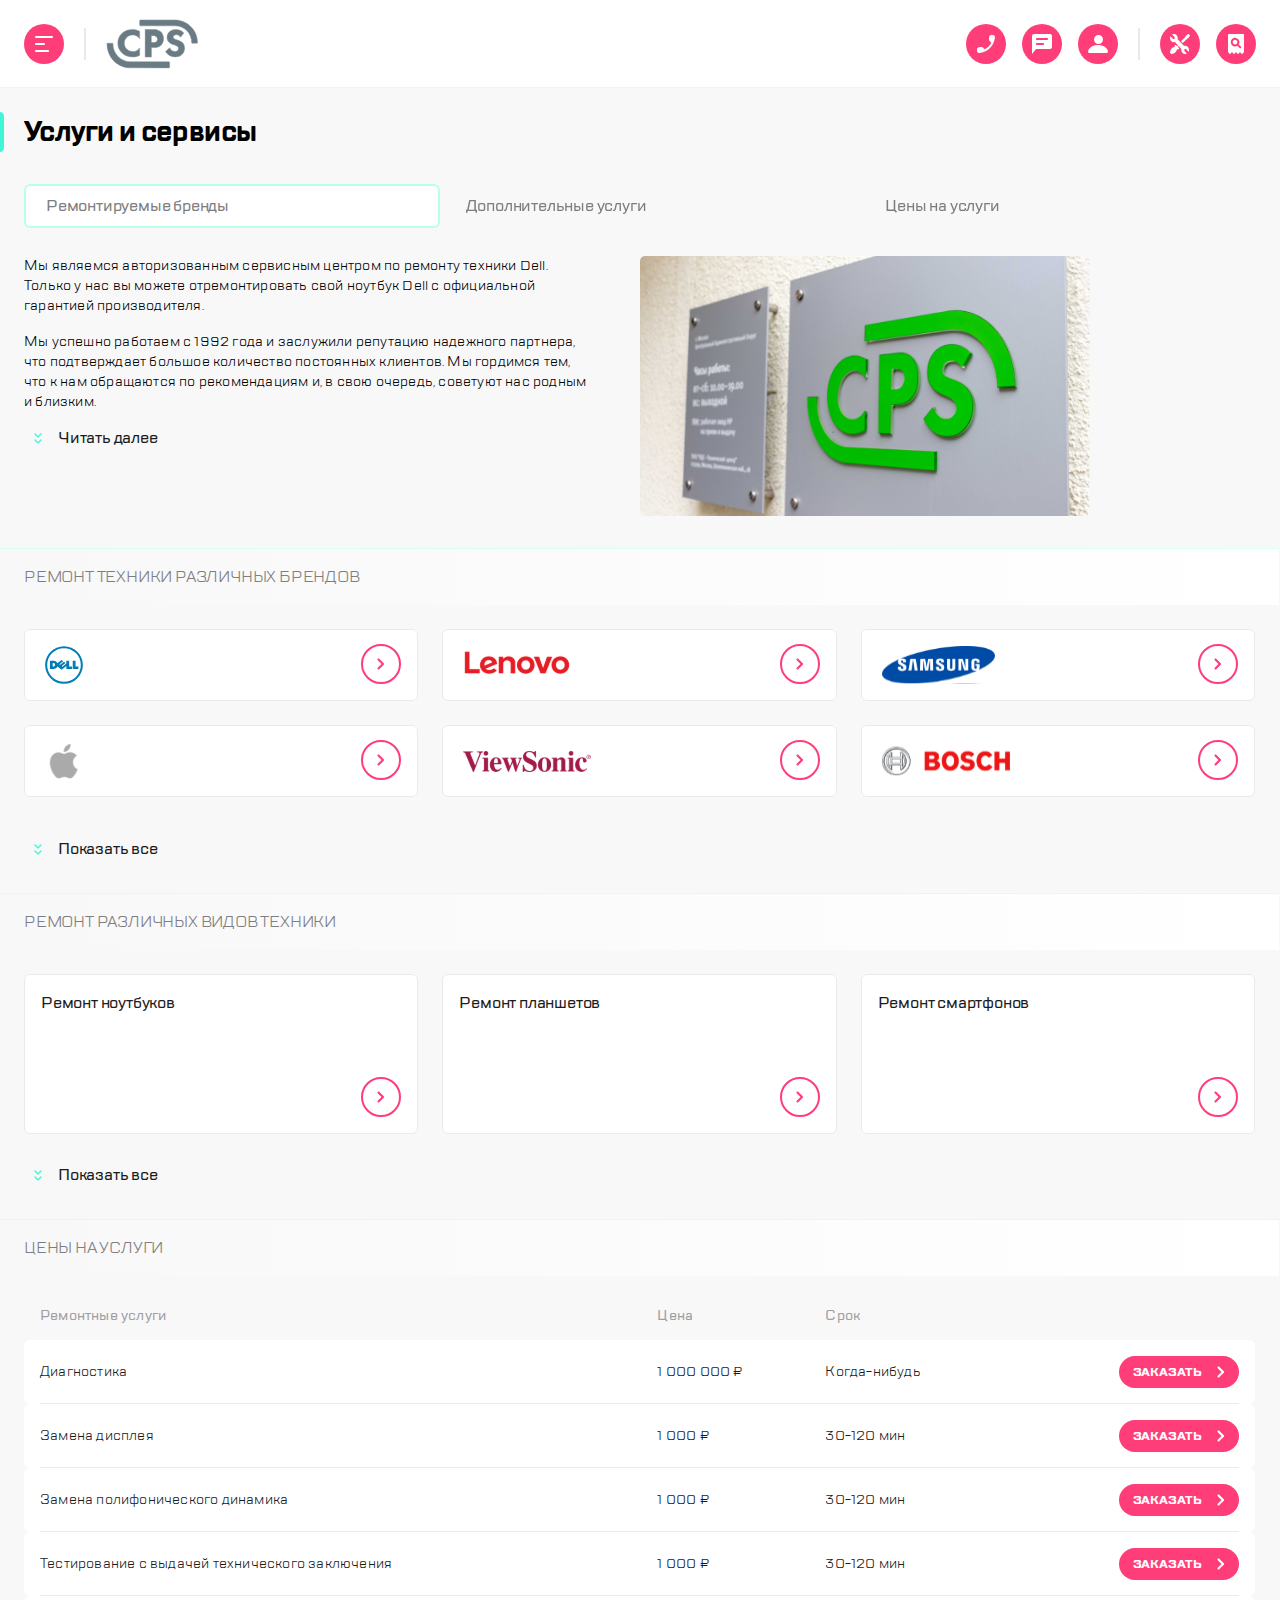
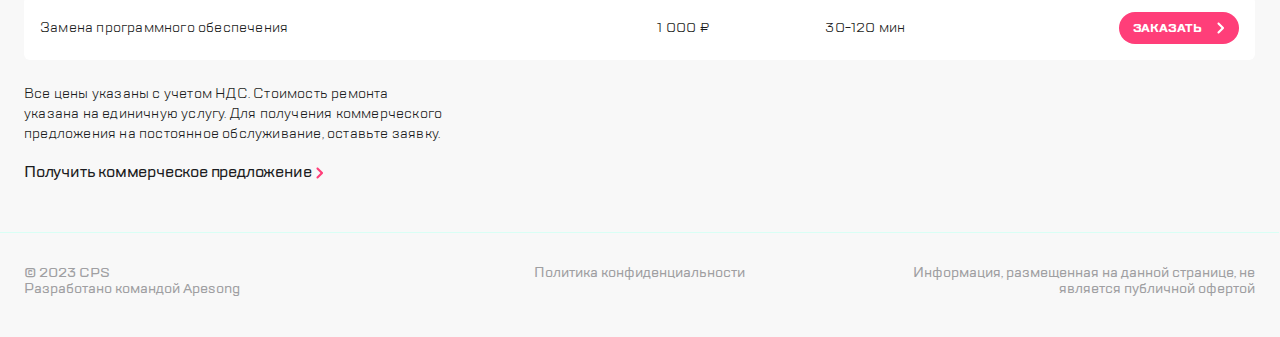
==== commit b1a6b513: "Updates" ====
--- a/index.html
+++ b/index.html
@@ -11,7 +11,7 @@
       <input type="checkbox" name="burger" id="burger-button" style="display: none">
       <aside class="side-bar"><div class="side-bar__wrapper">
           <div class="side-bar__header">
-            <label for="burger-button" class="section__button side-bar__action side-bar__action--burger"><img class="section__img" src="../src/img/actions-icon/burger_close.svg" alt="burger-close"></label>
+            <label for="burger-button" class="section__button side-bar__action side-bar__action--burger"><img class="section__img" src="./img/actions-icon/burger_close.svg" alt="burger-close"></label>
             <a href="#" class="side-bar__logo"><img src="./img/CPS.svg" alt="cps-logo" class="section__img"></a>
             <a href="#" class="section__button side-bar__action side-bar__action--search"><img src="./img/actions-icon/search.svg" alt="search-icon" class="section__img"></a>
           </div>
@@ -39,7 +39,7 @@
         <header class="header">
           <div class="header__wrapper">
             <div class="header__wrapper--left">
-              <label for="burger-button" class="section__button header__action"><img src="../src/img/actions-icon/burger.svg" alt="burger-open" class="section__img"></label>
+              <label for="burger-button" class="section__button header__action"><img src="./img/actions-icon/burger.svg" alt="burger-open" class="section__img"></label>
               <div class="header__border header__border--left"></div>
               <a href="#" class="header__logo"><img src="./img/CPS.svg" alt="cps-logo" class="section__img"></a></div>
 
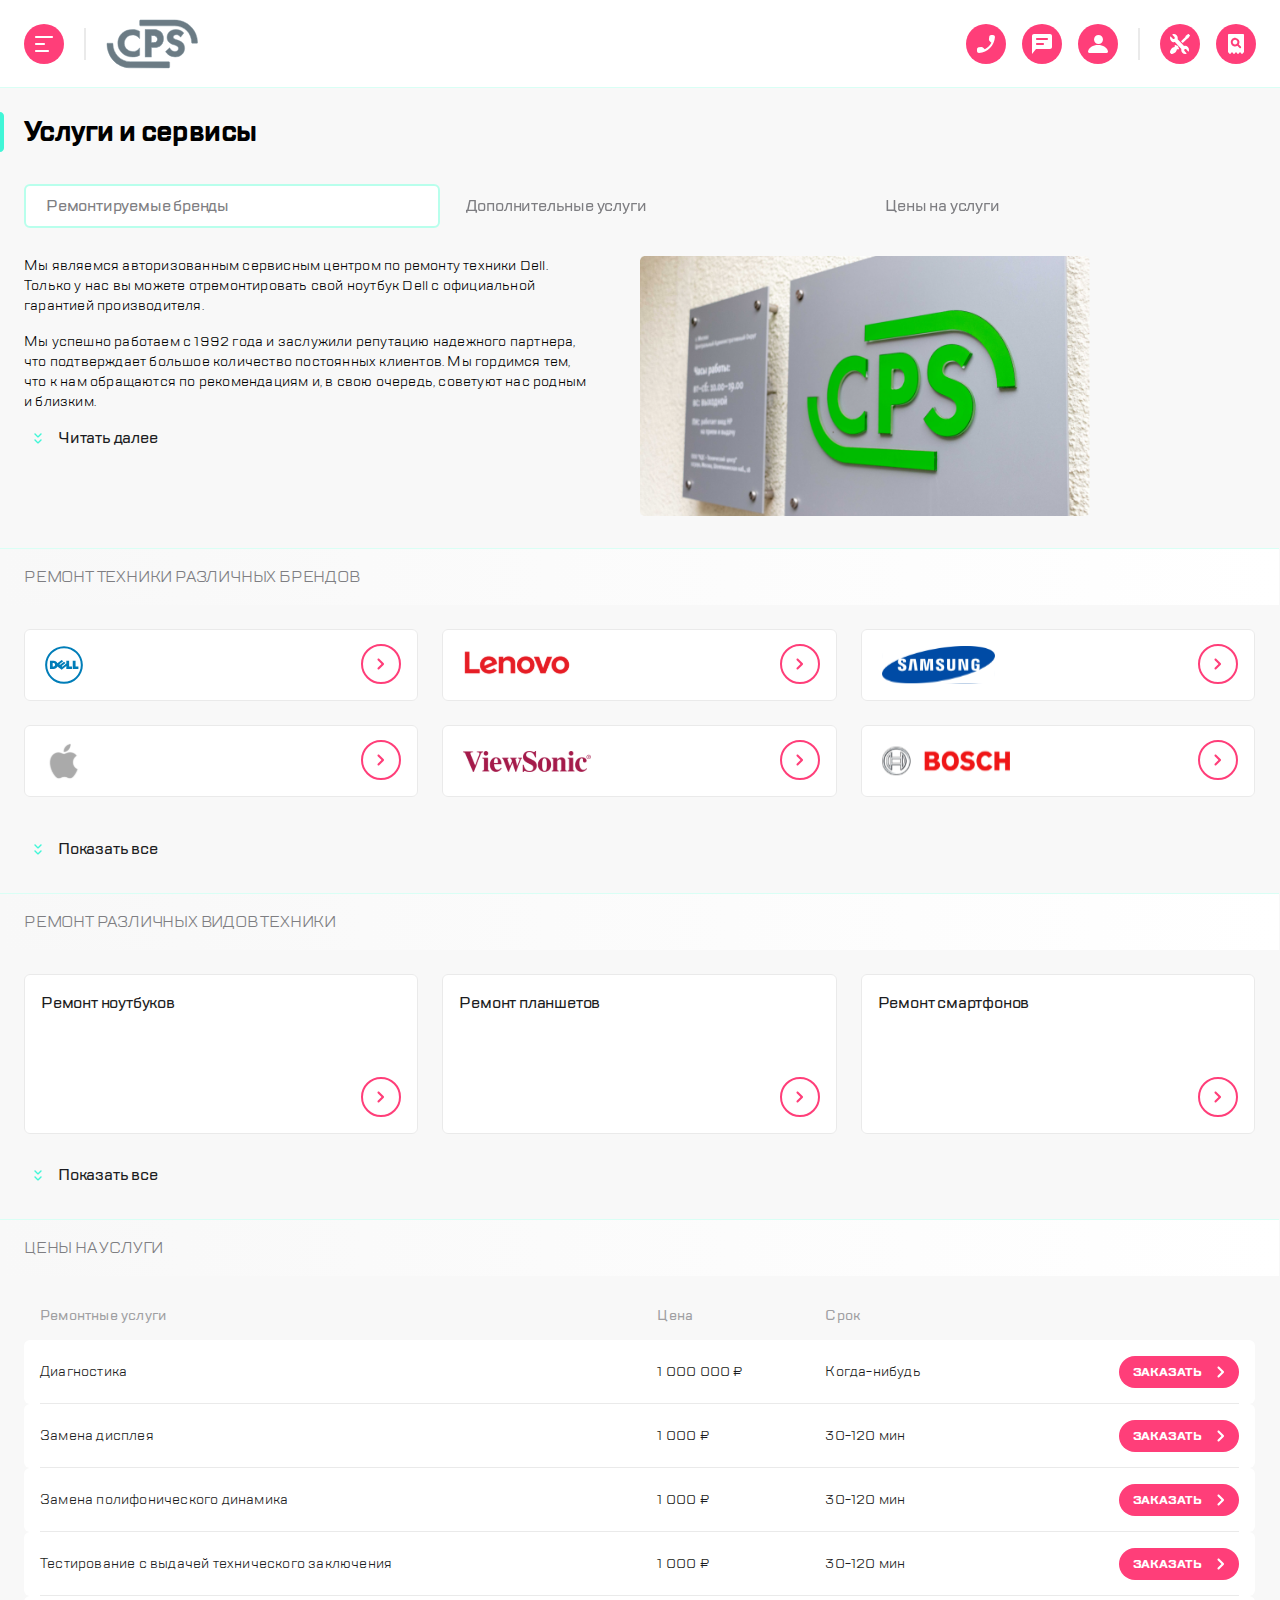
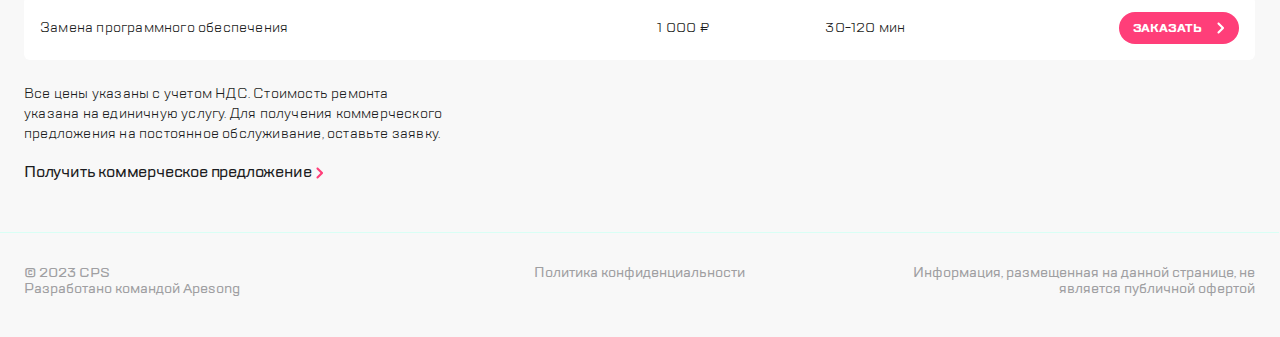
==== commit 3d7023ea: "Updates" ====
--- a/index.html
+++ b/index.html
@@ -1,5 +1,5 @@
 <!DOCTYPE html>
-<html lang="en">
+<html lang="en" style="scroll-behavior: smooth">
   <head>
     <meta charset="UTF-8">
     <meta name="viewport" content="width=device-width,user-scalable=no,initial-scale=1,maximum-scale=1,minimum-scale=1">
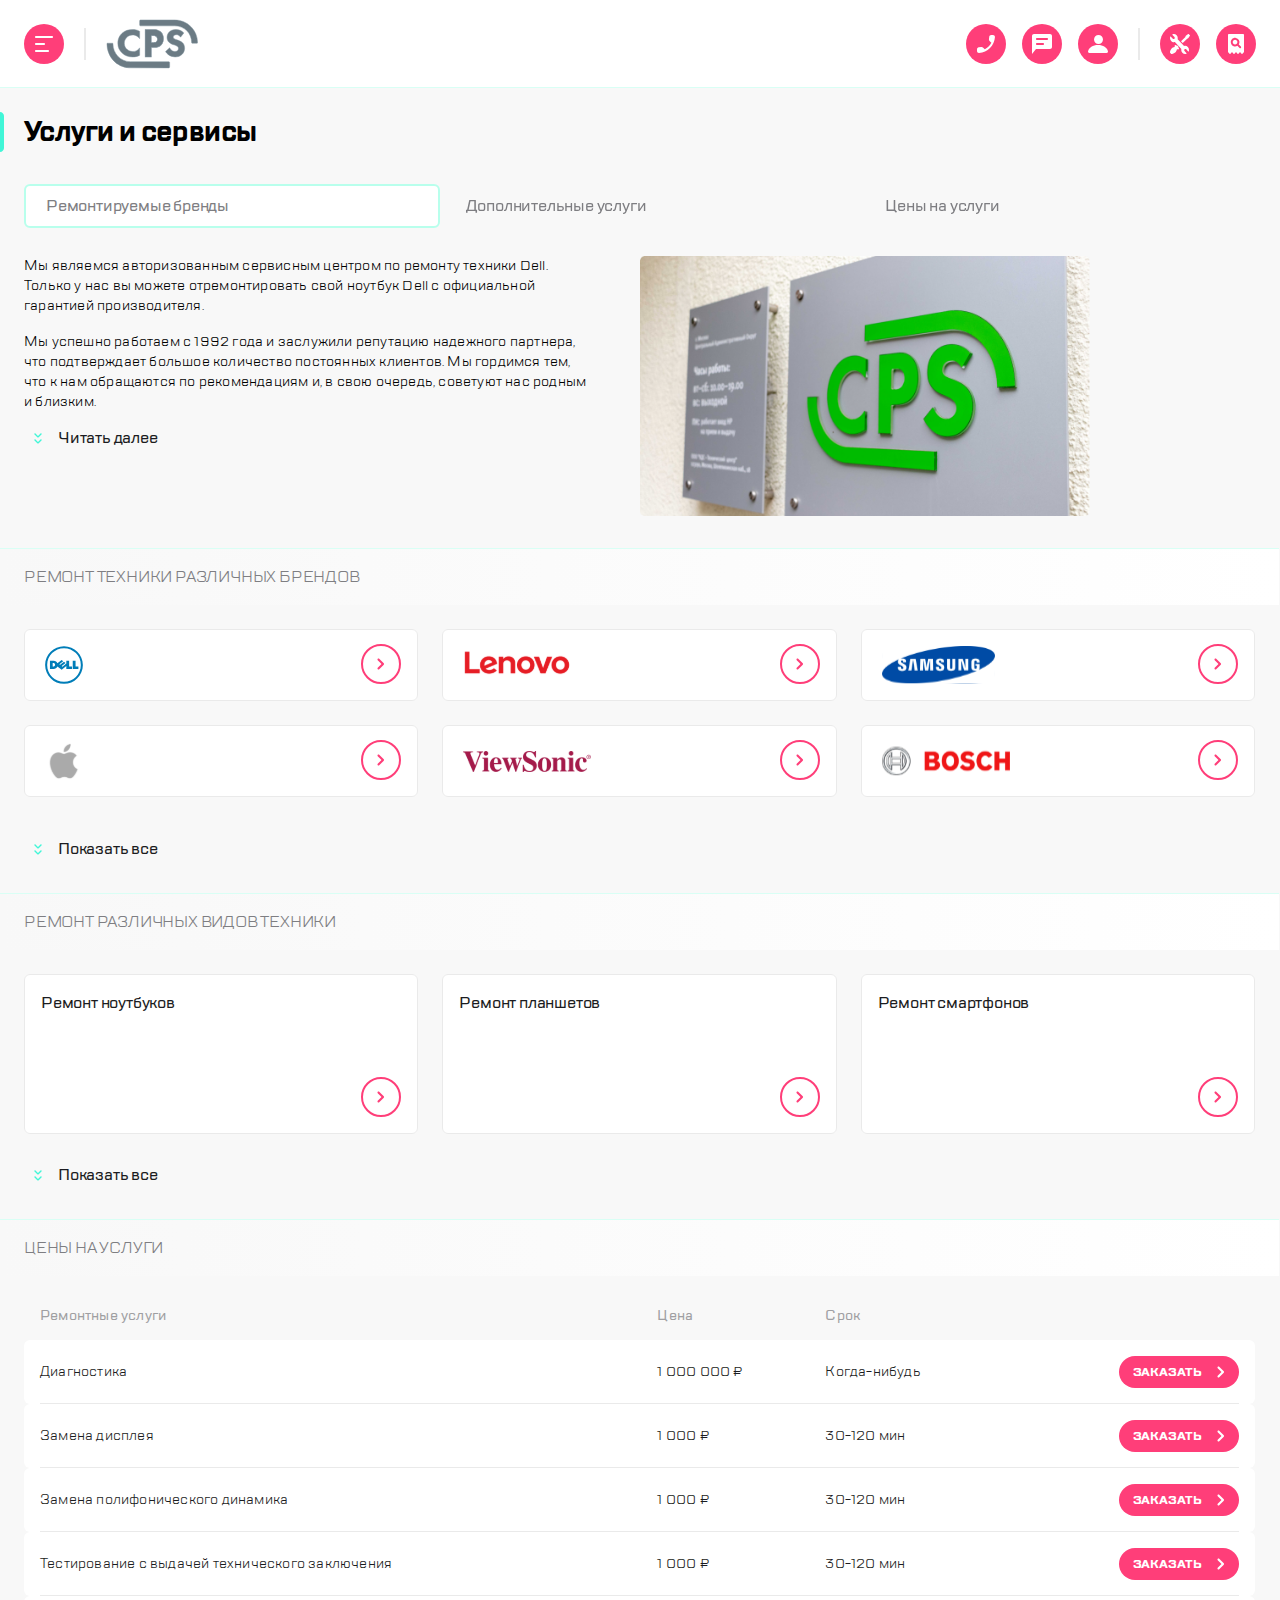
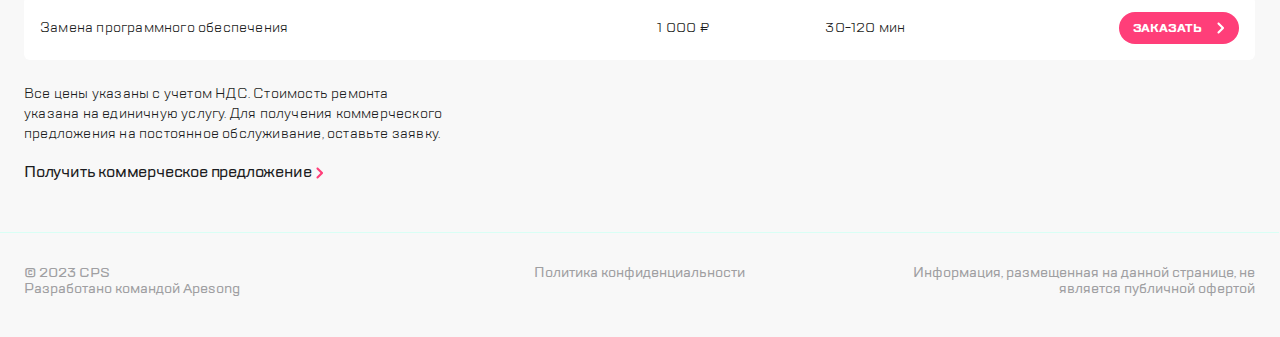
==== commit 9fd1dba7: "Updates" ====
--- a/index.html
+++ b/index.html
@@ -309,7 +309,6 @@
               офертой</li></ul></footer></div><input type="checkbox" name="modal-feedback-open" id="modal-feedback-open">
       <div class="modal modal--feedback">
         <div class="modal__wrapper">
-          <label for="modal-feedback-open" class="modal__button section__button"><img src="./img/actions-icon/burger_close.svg" alt="" class="section__img"></label>
           <h3 class="modal__title">Обратная связь</h3>
           <form action="" class="modal__form">
             <div class="modal__sign-up"><input type="text" placeholder="Имя" class="modal__input" required>
@@ -328,12 +327,12 @@
             </button>
           </form>
         </div>
-        <div class="modal__close-area"><label for="modal-feedback-open"></label></div>
+        <div class="modal__close-area">
+          <label for="modal-feedback-open" class="modal__button section__button"><img src="./img/actions-icon/burger_close.svg" alt="" class="section__img"></label><label for="modal-feedback-open" class="modal__close-area-item"></label></div>
       </div>
       <input type="checkbox" name="modal-callback-open" id="modal-callback-open">
       <div class="modal modal--callback">
         <div class="modal__wrapper">
-          <label for="modal-callback-open" class="modal__button section__button"><img src="./img/actions-icon/burger_close.svg" alt="" class="section__img section__img"></label>
           <h3 class="modal__title">Заказать звонок</h3>
           <form action="" class="modal__form">
             <div class="modal__sign-up">
@@ -350,6 +349,6 @@
             </button>
           </form>
         </div>
-        <div class="modal__close-area"><label for="modal-callback-open"></label></div> </div></div>
+        <div class="modal__close-area"><label for="modal-callback-open" class="modal__button section__button"><img src="./img/actions-icon/burger_close.svg" alt="" class="section__img section__img"></label><label for="modal-callback-open" class="modal__close-area-item"></label></div> </div></div>
   <script type="text/javascript" src="./js/bundle.js"></script></body>
 </html>
--- a/style.css
+++ b/style.css
@@ -229,28 +229,33 @@
     background-color: var(--swiper-pagination-active); }
 
 #burger-button:checked + .side-bar {
-  transform: translateY(0); }
+  transform: translateX(0);
+  opacity: 1;
+  visibility: visible; }
   #burger-button:checked + .side-bar .side-bar__wrapper {
     box-shadow: var(--menu--shadow); }
 
 .side-bar {
   width: 100%;
   height: 100vh;
+  display: flex;
+  justify-content: flex-start;
   position: fixed;
   top: 0;
   left: 0;
   z-index: 100;
-  transform: translateY(-100vh);
-  display: flex;
-  justify-content: flex-start;
+  transform: translateX(-100%);
+  visibility: hidden;
+  opacity: 0;
   transition: all 0.5s; }
   .side-bar__wrapper {
-    width: 100%;
+    width: 320px;
     height: 100%;
     padding: 0 16px;
     position: fixed;
     z-index: 100;
-    background-color: var(--base-color-white); }
+    background-color: var(--base-color-white);
+    overflow-y: auto; }
   .side-bar__close-area {
     width: 100%;
     display: block;
@@ -375,7 +380,9 @@
     width: 306px;
     height: auto;
     position: static;
-    transform: translateY(0); }
+    transform: translateX(0);
+    opacity: 1;
+    visibility: visible; }
     .side-bar__wrapper {
       position: static;
       box-shadow: none; }
@@ -895,17 +902,22 @@
     padding: 24px 16px 75px;
     position: fixed;
     z-index: 100;
-    background-color: var(--base-color-white); }
+    background-color: var(--base-color-white);
+    overflow-y: auto; }
   .modal__close-area {
     width: 100%;
     display: block;
-    background-color: rgba(255, 255, 255, 0.96048); }
-    .modal__close-area label {
+    background-color: rgba(255, 255, 255, 0.96048);
+    position: relative; }
+    .modal__close-area-item {
       display: block;
       width: 100%;
       height: 100%; }
   .modal__button {
-    position: absolute; }
+    position: absolute;
+    top: 24px;
+    right: 264px;
+    z-index: 100; }
   .modal__title {
     margin-top: 80px;
     color: var(--text-color-first);
@@ -1017,8 +1029,7 @@
             backdrop-filter: grayscale(100%); }
   .modal__button {
     top: 24px;
-    left: -24px;
-    transform: translateX(-100%); }
+    right: 344px; }
   .modal__title {
     margin-top: 8px; }
     .modal__title::before {
@@ -1034,8 +1045,7 @@
     padding-right: 32px; }
   .modal__button {
     top: 32px;
-    left: -32px;
-    transform: translateX(-100%); }
+    right: 472px; }
   .modal__title {
     margin-top: 16px; }
     .modal__title::before {
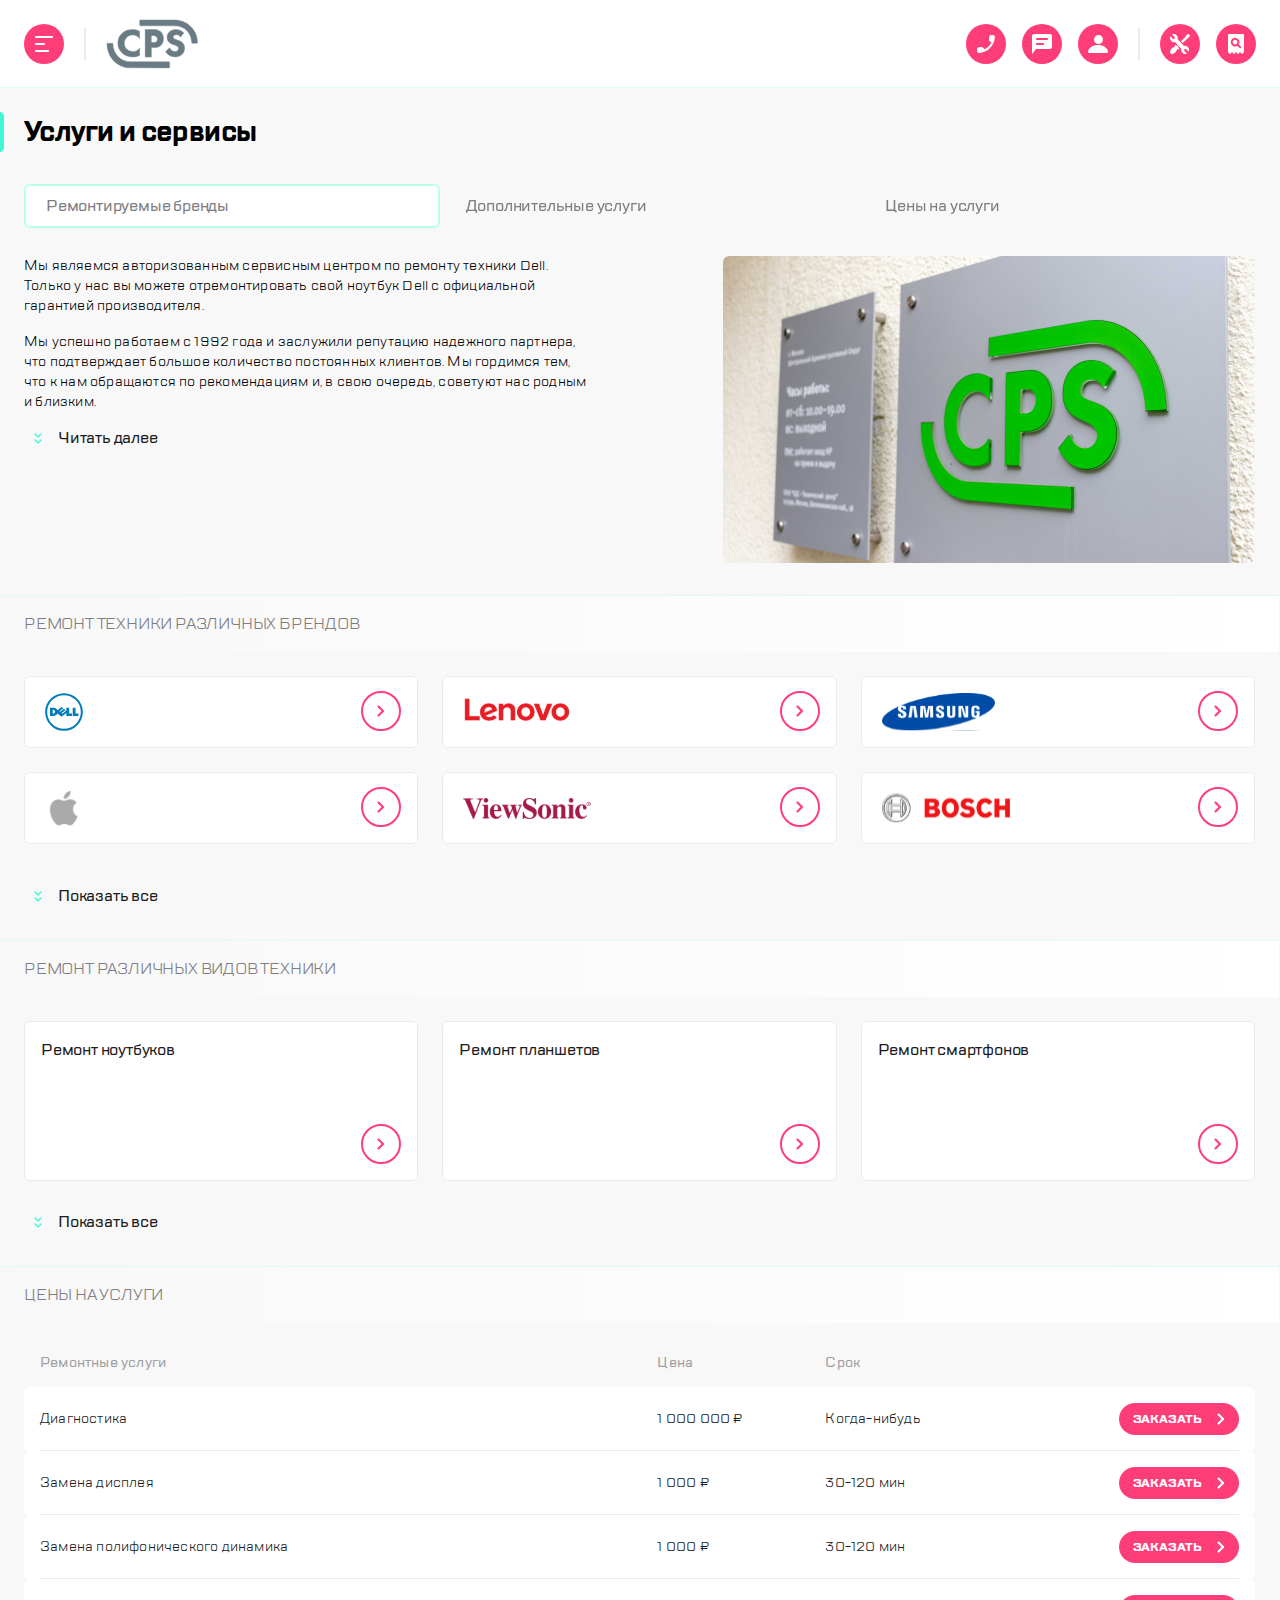
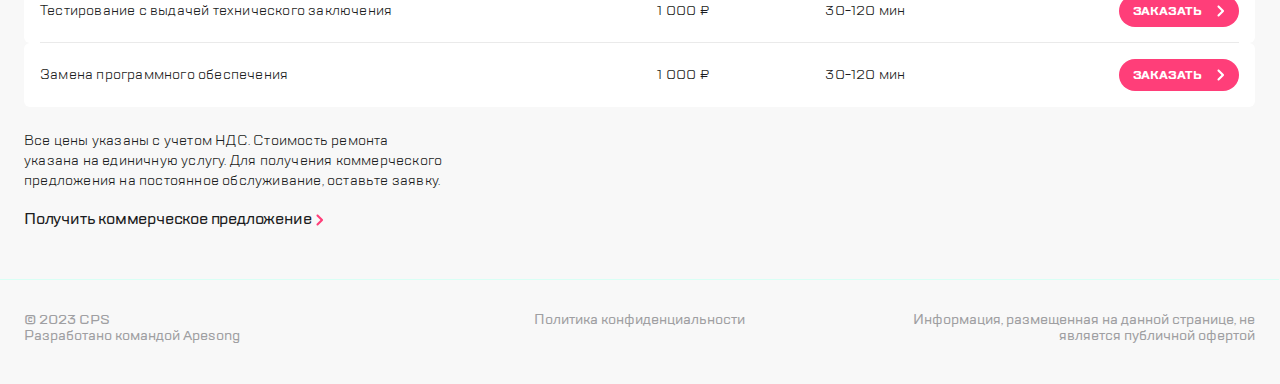
==== commit 0996f0ba: "Updates" ====
--- a/index.html
+++ b/index.html
@@ -11,9 +11,10 @@
       <input type="checkbox" name="burger" id="burger-button" style="display: none">
       <aside class="side-bar"><div class="side-bar__wrapper">
           <div class="side-bar__header">
-            <label for="burger-button" class="section__button side-bar__action side-bar__action--burger"><img class="section__img" src="./img/actions-icon/burger_close.svg" alt="burger-close"></label>
+            <button type="button" class="section__button side-bar__action side-bar__action--burger"><label for="burger-button" class="section__button-label"><img class="section__img" src="./img/actions-icon/burger_close.svg" alt="burger-close"></label></button>
+
             <a href="#" class="side-bar__logo"><img src="./img/CPS.svg" alt="cps-logo" class="section__img"></a>
-            <a href="#" class="section__button side-bar__action side-bar__action--search"><img src="./img/actions-icon/search.svg" alt="search-icon" class="section__img"></a>
+            <button type="button" class="section__button side-bar__action side-bar__action--search"><img src="./img/actions-icon/search.svg" alt="search-icon" class="section__img"></button>
           </div>
           <div class="side-bar__content">
             <div class="side-bar__menu">
@@ -25,9 +26,10 @@
               <div class="side-bar__item"><a href="#" class="side-bar__link">Производителям</a></div>
               <div class="side-bar__item"><a href="#" class="side-bar__link">Наши сервисные центры</a></div>
               <div class="side-bar__item"><a href="#" class="side-bar__link">Контакты</a></div></div><div class="side-bar__info-wrapper"><div class="side-bar__action-wrapper">
-                <label for="modal-callback-open" class="section__button side-bar__action"><img src="./img/actions-icon/chat copy.svg" alt="ring-icon" class="section__img"></label>
-                <label for="modal-feedback-open" class="section__button side-bar__action"><img src="./img/actions-icon/chat.svg" alt="chat-icon" class="section__img"></label>
-                <label for="" class="section__button side-bar__action"><img src="./img/actions-icon/profile.svg" alt="profile-icon" class="section__img"></label>
+                <button type="button" class="section__button side-bar__action"><label for="modal-callback-open" class="section__button-label"><img src="./img/actions-icon/chat copy.svg" alt="ring-icon" class="section__img"></label></button>
+
+                <button type="button" class="section__button side-bar__action"><label for="modal-feedback-open" class="section__button-label"><img src="./img/actions-icon/chat.svg" alt="chat-icon" class="section__img"></label></button>
+                <button type="button" class="section__button side-bar__action"><label for="" class="section__button-label"><img src="./img/actions-icon/profile.svg" alt="profile-icon" class="section__img"></label></button>
               </div>
               <p class="side-bar__info side-bar__info--email">mail@cps.com</p>
               <p class="side-bar__info side-bar__info--phone">8 800 890 8900</p>
@@ -39,15 +41,19 @@
         <header class="header">
           <div class="header__wrapper">
             <div class="header__wrapper--left">
-              <label for="burger-button" class="section__button header__action"><img src="./img/actions-icon/burger.svg" alt="burger-open" class="section__img"></label>
+              <button type="button" class="section__button header__action">
+                <label for="burger-button" class="section__button-label"><img src="./img/actions-icon/burger.svg" alt="burger-open" class="section__img"></label></button>
               <div class="header__border header__border--left"></div>
               <a href="#" class="header__logo"><img src="./img/CPS.svg" alt="cps-logo" class="section__img"></a></div>
 
             <div class="header__wrapper--right">
               <div class="header__action-wrapper header__action-wrapper--add">
-                <label for="modal-callback-open" class="section__button header__action"><img src="./img/actions-icon/chat copy.svg" alt="ring-icon" class="section__img"></label>
-                <label for="modal-feedback-open" class="section__button header__action"><img src="./img/actions-icon/chat.svg" alt="chat-icon" class="section__img"></label>
-                <label for="" class="section__button header__action"><img src="./img/actions-icon/profile.svg" alt="profile-icon" class="section__img"></label> </div><div class="header__border header__border--right"></div>
+                <button type="button" class="section__button header__action"><label for="modal-callback-open" class="section__button-label"><img src="./img/actions-icon/chat copy.svg" alt="ring-icon" class="section__img"></label></button>
+
+                <button type="button" class="section__button header__action">
+                  <label for="modal-feedback-open" class="section__button-label"><img src="./img/actions-icon/chat.svg" alt="chat-icon" class="section__img"></label></button>
+                <button type="button" class="section__button header__action">
+                  <label for="" class="section__button-label"><img src="./img/actions-icon/profile.svg" alt="profile-icon" class="section__img"></label></button> </div><div class="header__border header__border--right"></div>
               <div class="header__action-wrapper header__action-wrapper--main">
                 <a href="#" class="section__button header__action header__action--repair"><img src="./img/actions-icon/repair.svg" alt="" class="section__img"></a><a href="#" class="section__button header__action header__action--status"><img src="./img/actions-icon/checkstatus.svg" alt="" class="section__img"></a></div>
             </div>
@@ -58,17 +64,18 @@
             <div class="service__list section__list">
               <div class="service__swiper">
                 <div class="swiper-wrapper">
-                  <div class="swiper-slide"><div class="service__item"><a href="#brands" class="service__link">Ремонтируемые бренды
-                      </a></div></div>
-                  <div class="swiper-slide"><div class="service__item"><a href="#types" class="service__link">Дополнительные услуги
-                      </a></div></div>
-                  <div class="swiper-slide"><div class="service__item"><a href="#price" class="service__link">Цены на услуги
-                      </a></div></div>
-                  <div class="swiper-slide"><div class="service__item"><a href="#" class="service__link">Адреса сервисных центров
-                      </a></div></div>
-                  <div class="swiper-slide"><div class="service__item"><a href="#price" class="service__link">Специальные цены
-                      </a></div></div>
-                  <div class="swiper-slide"><div class="service__item"><a href="#" class="service__link">Отзывы </a></div></div>
+                  <div class="swiper-slide" tabindex="0"><div class="service__item"><a href="#brands" class="service__link" tabindex="-1">Ремонтируемые бренды
+                      </a></div></div>
+                  <div class="swiper-slide" tabindex="0"><div class="service__item"><a href="#types" class="service__link" tabindex="-1">Дополнительные услуги
+                      </a></div></div>
+                  <div class="swiper-slide" tabindex="0"><div class="service__item"><a href="#price" class="service__link" tabindex="-1">Цены на услуги
+                      </a></div></div>
+                  <div class="swiper-slide" tabindex="0"><div class="service__item"><a href="#" class="service__link" tabindex="-1">Адреса сервисных центров
+                      </a></div></div>
+                  <div class="swiper-slide" tabindex="0"><div class="service__item"><a href="#price" class="service__link" tabindex="-1">Специальные цены
+                      </a></div></div>
+                  <div class="swiper-slide" tabindex="0"><div class="service__item"><a href="#" class="service__link" tabindex="-1">Отзывы
+                      </a></div></div>
                 </div>
               </div>
             </div></section><section class="section about" id="about">
@@ -327,8 +334,8 @@
             </button>
           </form>
         </div>
-        <div class="modal__close-area">
-          <label for="modal-feedback-open" class="modal__button section__button"><img src="./img/actions-icon/burger_close.svg" alt="" class="section__img"></label><label for="modal-feedback-open" class="modal__close-area-item"></label></div>
+        <div class="modal__close-area"><button type="button" class="modal__button section__button"><label for="modal-feedback-open" class="section__button-label"><img src="./img/actions-icon/burger_close.svg" alt="" class="section__img"></label></button>
+          <label for="modal-feedback-open" class="modal__close-area-item"></label></div>
       </div>
       <input type="checkbox" name="modal-callback-open" id="modal-callback-open">
       <div class="modal modal--callback">
@@ -349,6 +356,8 @@
             </button>
           </form>
         </div>
-        <div class="modal__close-area"><label for="modal-callback-open" class="modal__button section__button"><img src="./img/actions-icon/burger_close.svg" alt="" class="section__img section__img"></label><label for="modal-callback-open" class="modal__close-area-item"></label></div> </div></div>
+        <div class="modal__close-area">
+          <button type="button" class="modal__button section__button"><label for="modal-callback-open" class="section__button-label"><img src="./img/actions-icon/burger_close.svg" alt="" class="section__img section__img"></label></button>
+          <label for="modal-callback-open" class="modal__close-area-item"></label></div> </div></div>
   <script type="text/javascript" src="./js/bundle.js"></script></body>
 </html>
--- a/style.css
+++ b/style.css
@@ -14,6 +14,8 @@
 @charset "UTF-8";
 * {
   box-sizing: border-box; }
+  *:focus {
+    outline: none; }
 
 body,
 p,
@@ -100,11 +102,11 @@
 .section__link {
   color: inherit;
   transition: all 0.5s; }
-  .section__link:hover {
+  .section__link:hover, .section__link:focus {
     color: var(--action-color-first); }
   .section__link--modal {
     color: var(--action-color-first); }
-    .section__link--modal:hover {
+    .section__link--modal:hover, .section__link--modal:focus {
       color: var(--action-color-fourth); }
 
 .section__button {
@@ -117,7 +119,7 @@
   .section__button:not(.section__button--order):not(.section__button--submit) {
     min-width: 40px;
     min-height: 40px; }
-  .section__button:hover:not(.section__button--go) {
+  .section__button:hover:not(.section__button--go), .section__button:focus:not(.section__button--go) {
     background-color: var(--action-color-fourth);
     box-shadow: 0 0 5px 1px var(--action-color-fourth); }
   .section__button--go {
@@ -148,6 +150,12 @@
     width: 136px; }
     .section__button--submit .section__img {
       margin-left: 12px; }
+  .section__button-label {
+    min-width: inherit;
+    min-height: inherit;
+    display: flex;
+    justify-content: center;
+    align-items: center; }
 
 .section__img {
   display: block;
@@ -172,9 +180,9 @@
   transition: all 0.5s; }
   .section__read-more .section__img {
     margin-right: 16px; }
-  .section__read-more:hover {
+  .section__read-more:hover, .section__read-more:focus {
     color: var(--action-color-first); }
-    .section__read-more:hover path {
+    .section__read-more:hover path, .section__read-more:focus path {
       fill: var(--action-color-first); }
   .section__read-more:not(.about__read-more) ::after {
     content: 'Показать все'; }
@@ -289,10 +297,10 @@
     line-height: 24px;
     letter-spacing: -0.2px;
     transition: all 0.3s; }
-    .side-bar__link:hover, .side-bar__link--active {
+    .side-bar__link:hover, .side-bar__link:focus, .side-bar__link--active {
       color: var(--text-color-second);
       position: relative; }
-      .side-bar__link:hover::after, .side-bar__link--active::after {
+      .side-bar__link:hover::after, .side-bar__link:focus::after, .side-bar__link--active::after {
         content: '';
         position: absolute;
         left: -16px;
@@ -301,9 +309,9 @@
         height: 32px;
         background-image: url(./static/highlight-mini.svg);
         object-fit: contain; }
-    .side-bar__link:hover {
+    .side-bar__link:hover, .side-bar__link:focus {
       color: var(--action-color-first); }
-      .side-bar__link:hover::after {
+      .side-bar__link:hover::after, .side-bar__link:focus::after {
         background-image: url(./static/highlight-mini-h.svg); }
   .side-bar__info-wrapper {
     width: 100%;
@@ -364,7 +372,7 @@
     padding-top: 32px; }
   .side-bar__item:not(:first-of-type) {
     margin-top: 32px; }
-  .side-bar__link:hover::after, .side-bar__link--active::after {
+  .side-bar__link:hover::after, .side-bar__link:focus::after, .side-bar__link--active::after {
     left: -24px; }
   .side-bar__info-wrapper {
     height: 188px; }
@@ -397,11 +405,11 @@
       height: calc(100vh - 8px - 110px); }
     .side-bar__item:not(:first-of-type) {
       margin-top: 28.31px; }
-    .side-bar__link:hover::after, .side-bar__link--active::after {
+    .side-bar__link:hover::after, .side-bar__link:focus::after, .side-bar__link--active::after {
       background: var(--action-color-fourth);
       border-radius: 2px;
       width: 3px; }
-    .side-bar__link:hover::after {
+    .side-bar__link:hover::after, .side-bar__link:focus::after {
       background: var(--action-color-first); } }
 
 .header {
@@ -492,7 +500,7 @@
         content: 'Оставить заявку'; }
       .header__action--status::before {
         content: 'Статус ремонта'; }
-      .header__action:hover::before {
+      .header__action:hover::before, .header__action:focus::before {
         color: var(--action-color-fourth); } }
 
 .service__title {
@@ -560,7 +568,7 @@
   .service__list {
     margin: 8px 36px;
     height: auto; }
-  .service__swiper .swiper-slide:hover {
+  .service__swiper .swiper-slide:hover, .service__swiper .swiper-slide:focus {
     border: 2px solid var(--action-color-first);
     background: var(--base-color-white);
     color: var(--action-color-first); } }
@@ -587,8 +595,13 @@
 
 .about__background {
   width: 100%;
-  height: 230px;
-  padding: 24px 0; }
+  min-height: 176px;
+  padding: 24px 0;
+  display: flex;
+  justify-content: center;
+  align-items: center; }
+  .about__background .section__img {
+    object-fit: contain; }
 
 @media screen and (min-width: 768px) {
   .about__wrapper {
@@ -609,22 +622,26 @@
     margin: 10px 0 0 10px; }
   .about__background {
     width: 50%;
-    height: 260px;
-    padding: 0; }
-  .about__img {
-    border-radius: 5px; } }
+    min-height: 208px;
+    padding: 0;
+    align-items: flex-start;
+    justify-content: flex-end; }
+    .about__background .section__img {
+      border-radius: 6px; } }
 
 @media screen and (min-width: 1366px) {
   .about__wrapper {
-    padding: 0 32px 36px 32px; }
+    padding: 0 32px 51px 32px; }
   .about__description {
     padding-right: 36px;
     letter-spacing: -0.01em; }
   .about__read-more {
     margin: 14px 0 0 8px; }
   .about__background {
-    height: 312px;
-    padding: 0; } }
+    min-height: 307px;
+    padding: 0; }
+    .about__background .section__img {
+      border-radius: 12px; } }
 
 .types__list,
 .brands__list {
@@ -670,16 +687,19 @@
   .brands__read-more {
     display: inline-flex;
     margin: 24px 0 32px 34px; }
-  .types__item:hover,
-  .brands__item:hover {
+  .types__item:hover, .types__item:focus,
+  .brands__item:hover,
+  .brands__item:focus {
     box-shadow: 0 0 5px 1px var(--action-color-fourth);
     color: var(--text-color-second); }
-    .types__item:hover .section__button,
-    .brands__item:hover .section__button {
+    .types__item:hover .section__button, .types__item:focus .section__button,
+    .brands__item:hover .section__button,
+    .brands__item:focus .section__button {
       border: 2px solid var(--action-color-fourth);
       box-shadow: 0 0 5px 1px var(--action-color-fourth); }
-      .types__item:hover .section__button path,
-      .brands__item:hover .section__button path {
+      .types__item:hover .section__button path, .types__item:focus .section__button path,
+      .brands__item:hover .section__button path,
+      .brands__item:focus .section__button path {
         fill: var(--action-color-fourth); }
   .brands__list {
     max-height: 208px; } }
@@ -953,13 +973,17 @@
     padding: 12px 0 12px 16px;
     border-radius: 8px;
     border: 1px solid var(--main-color-second);
-    background: var(--base-color-white); }
+    background: var(--base-color-white);
+    outline: 2px solid transparent;
+    transition: all 0.5s; }
     .modal__input--textarea {
       height: 118px;
       resize: none;
       margin-top: 16px; }
     .modal__input:not(:first-of-type) {
       margin-top: 16px; }
+    .modal__input:hover {
+      outline: 2px solid var(--action-color-fourth); }
     .modal__input:focus {
       outline: 2px solid var(--action-color-first); }
     .modal__input::-webkit-input-placeholder {
